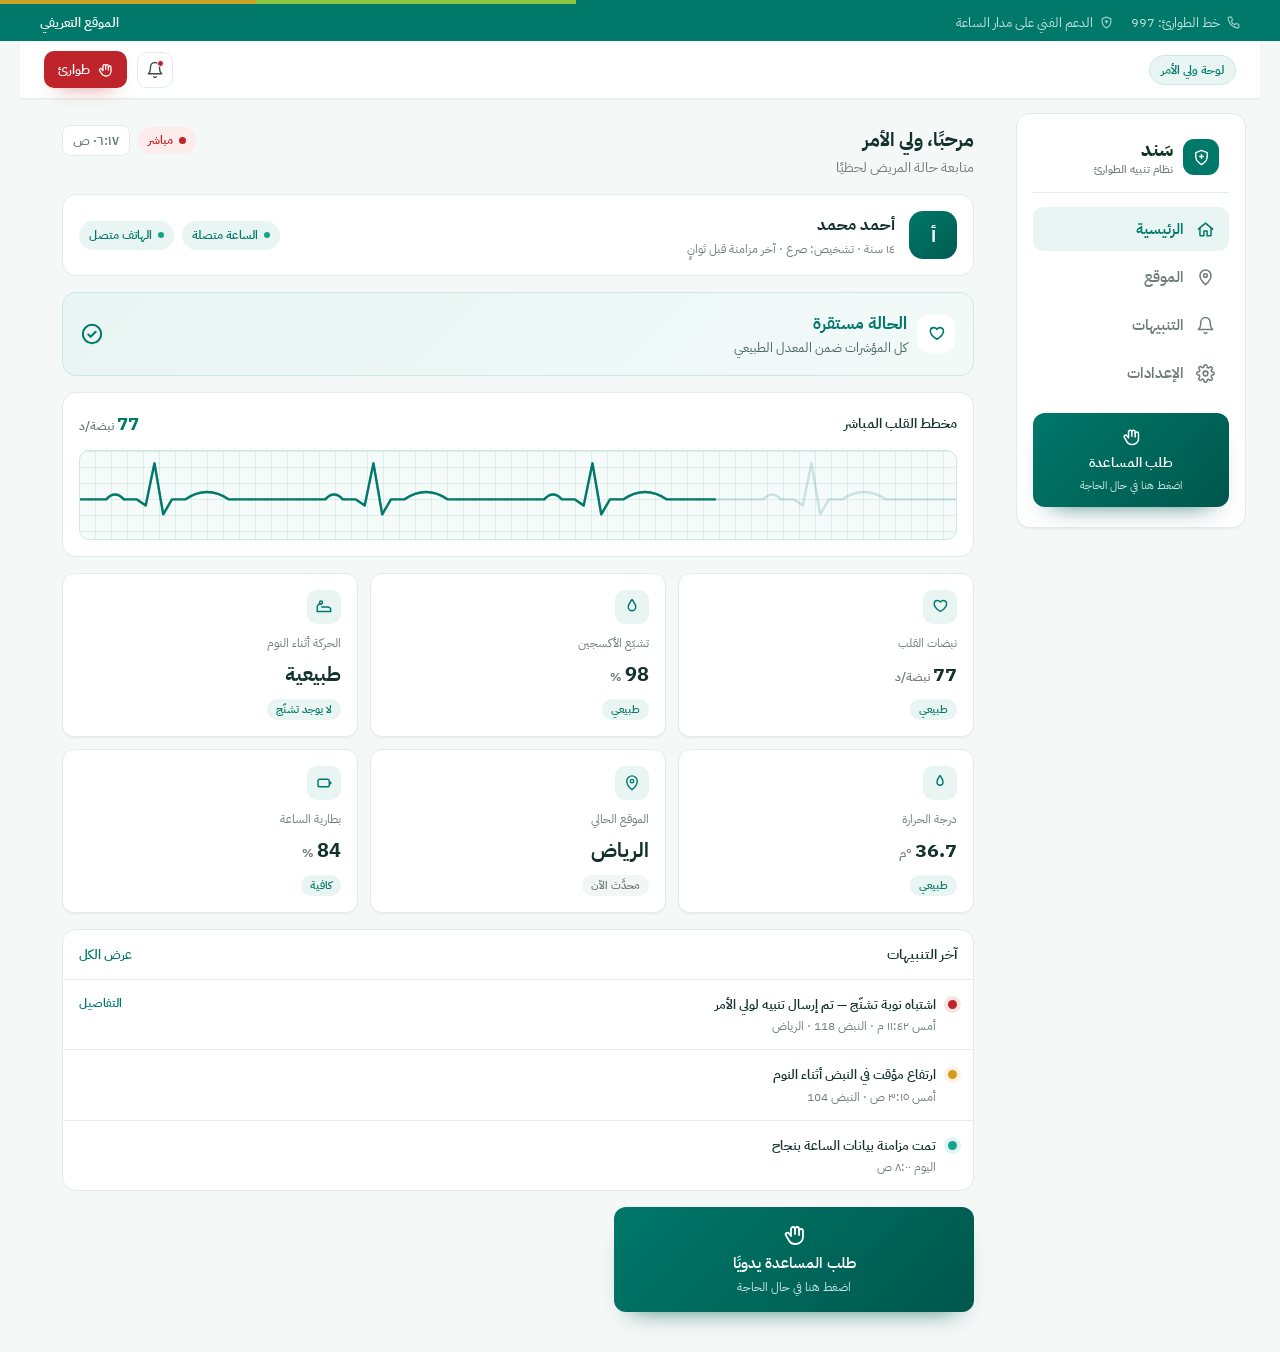
==== app/index.html @ ecdcaf74 "Initial commit: Sanad emergency alert system site Co-Authored-By: Claude Sonnet 5 <noreply@anthropic" ====
<!doctype html>
<html lang="ar" dir="rtl">
<head>
<meta charset="utf-8">
<meta name="viewport" content="width=device-width, initial-scale=1">
<title>سَند - الشاشة الرئيسية</title>
<link rel="stylesheet" href="assets/style.css">
</head>
<body>
<div class="brand-stripe"></div>

<div class="util-bar">
  <div class="util-bar-inner">
    <div class="util-left">
      <a class="util-item" href="tel:997"><svg width="13" height="13" viewBox="0 0 24 24" fill="none" stroke="currentColor" stroke-width="2" stroke-linecap="round" stroke-linejoin="round"><path d="M22 16.9v3a2 2 0 0 1-2.2 2 19.8 19.8 0 0 1-8.6-3.1 19.5 19.5 0 0 1-6-6A19.8 19.8 0 0 1 2.1 4.2 2 2 0 0 1 4.1 2h3a2 2 0 0 1 2 1.7c.1 1 .4 2 .7 2.9a2 2 0 0 1-.5 2.1L8 10a16 16 0 0 0 6 6l1.3-1.3a2 2 0 0 1 2.1-.5c.9.3 1.9.6 2.9.7a2 2 0 0 1 1.7 2Z"/></svg> خط الطوارئ: 997</a>
      <span class="util-item util-hide-sm"><svg width="13" height="13" viewBox="0 0 24 24" fill="none" stroke="currentColor" stroke-width="2" stroke-linecap="round" stroke-linejoin="round"><path d="M12 2 4 5v6c0 5 3.4 8.4 8 11 4.6-2.6 8-6 8-11V5l-8-3Z"/><path d="M12 8v5"/><path d="M9.5 10.5h5"/></svg> الدعم الفني على مدار الساعة</span>
    </div>
    <div class="util-right">
      <a class="util-lang" href="../index.html">الموقع التعريفي</a>
    </div>
  </div>
</div>
<div class="app-shell">

  <header class="app-header">
    <div class="app-header-inner">
      <div class="app-header-start">
        <button class="icon-btn menu-only" id="menu-btn" type="button" aria-label="القائمة" aria-expanded="false">
          <svg width="18" height="18" viewBox="0 0 24 24" fill="none" stroke-width="1.8" stroke-linecap="round"><path d="M4 6h16M4 12h16M4 18h16"/></svg>
        </button>
        
        <span class="app-badge">لوحة ولي الأمر</span>
      </div>

      <div class="app-header-end">
        <a href="details.html" class="icon-btn has-badge" aria-label="التنبيهات">
          <svg width="18" height="18" viewBox="0 0 24 24" fill="none" stroke-width="1.8" stroke-linecap="round" stroke-linejoin="round"><path d="M18 8a6 6 0 0 0-12 0c0 7-3 9-3 9h18s-3-2-3-9"/><path d="M13.73 21a2 2 0 0 1-3.46 0"/></svg>
          <span class="dot-badge"></span>
        </a>
        <a href="emergency.html" class="btn-emg">
          <svg width="16" height="16" viewBox="0 0 24 24" fill="none" stroke="#ffffff" stroke-width="1.9" stroke-linecap="round" stroke-linejoin="round"><path d="M9 12V6a2 2 0 1 1 4 0v5"/><path d="M13 6a2 2 0 1 1 4 0v6"/><path d="M17 8a2 2 0 1 1 4 0v6a7 7 0 0 1-7 7h-1a7 7 0 0 1-6.3-4L4 12.5a1.8 1.8 0 0 1 3-2L9 13"/></svg>
          <span>طوارئ</span>
        </a>
      </div>
    </div>
  </header>

  <div class="drawer-scrim" id="scrim"></div>

  <div class="app-body">

    <aside class="sidebar">
      <a href="../index.html" class="side-brand" aria-label="الصفحة التعريفية">
        <div class="brand-mark"><svg width="17" height="17" viewBox="0 0 24 24" fill="none" stroke="#ffffff" stroke-width="2" stroke-linecap="round" stroke-linejoin="round"><path d="M12 2 4 5v6c0 5 3.4 8.4 8 11 4.6-2.6 8-6 8-11V5l-8-3Z"/><path d="M12 8v5"/><path d="M9.5 10.5h5"/></svg></div>
        <div class="side-brand-text">
          <span class="brand-name">سَند</span>
          <span class="side-brand-sub">نظام تنبيه الطوارئ</span>
        </div>
      </a>

      <nav class="side-nav">
        <a href="index.html" class="side-link active"><svg width="19" height="19" viewBox="0 0 24 24" fill="none" stroke-width="1.9" stroke-linecap="round" stroke-linejoin="round"><path d="M3 11.5 12 4l9 7.5"/><path d="M5 10v9a1 1 0 0 0 1 1h4v-6h4v6h4a1 1 0 0 0 1-1v-9"/></svg> الرئيسية</a>
        <a href="location.html" class="side-link"><svg width="19" height="19" viewBox="0 0 24 24" fill="none" stroke-width="1.9" stroke-linecap="round" stroke-linejoin="round"><path d="M12 21s-7-6.1-7-11.5A7 7 0 0 1 19 9.5C19 14.9 12 21 12 21Z"/><circle cx="12" cy="9.5" r="2.3"/></svg> الموقع</a>
        <a href="details.html" class="side-link"><svg width="19" height="19" viewBox="0 0 24 24" fill="none" stroke-width="1.9" stroke-linecap="round" stroke-linejoin="round"><path d="M18 8a6 6 0 0 0-12 0c0 7-3 9-3 9h18s-3-2-3-9"/><path d="M13.73 21a2 2 0 0 1-3.46 0"/></svg> التنبيهات</a>
        <a href="settings.html" class="side-link"><svg width="19" height="19" viewBox="0 0 24 24" fill="none" stroke-width="1.9" stroke-linecap="round" stroke-linejoin="round"><circle cx="12" cy="12" r="3"/><path d="M19.4 15a1.7 1.7 0 0 0 .3 1.9l.1.1a2 2 0 1 1-2.8 2.8l-.1-.1a1.7 1.7 0 0 0-1.9-.3 1.7 1.7 0 0 0-1 1.5V21a2 2 0 1 1-4 0v-.1a1.7 1.7 0 0 0-1-1.6 1.7 1.7 0 0 0-1.9.3l-.1.1a2 2 0 1 1-2.8-2.8l.1-.1a1.7 1.7 0 0 0 .3-1.9 1.7 1.7 0 0 0-1.5-1H3a2 2 0 1 1 0-4h.1a1.7 1.7 0 0 0 1.6-1 1.7 1.7 0 0 0-.3-1.9l-.1-.1a2 2 0 1 1 2.8-2.8l.1.1a1.7 1.7 0 0 0 1.9.3H9a1.7 1.7 0 0 0 1-1.5V3a2 2 0 1 1 4 0v.1a1.7 1.7 0 0 0 1 1.6 1.7 1.7 0 0 0 1.9-.3l.1-.1a2 2 0 1 1 2.8 2.8l-.1.1a1.7 1.7 0 0 0-.3 1.9V9a1.7 1.7 0 0 0 1.5 1H21a2 2 0 1 1 0 4h-.1a1.7 1.7 0 0 0-1.6 1Z"/></svg> الإعدادات</a>
      </nav>

      <a href="emergency.html" class="help-btn">
        <svg width="22" height="22" viewBox="0 0 24 24" fill="none" stroke-width="1.8" stroke-linecap="round" stroke-linejoin="round"><path d="M9 12V6a2 2 0 1 1 4 0v5"/><path d="M13 6a2 2 0 1 1 4 0v6"/><path d="M17 8a2 2 0 1 1 4 0v6a7 7 0 0 1-7 7h-1a7 7 0 0 1-6.3-4L4 12.5a1.8 1.8 0 0 1 3-2L9 13"/></svg>
        <span class="help-title">طلب المساعدة</span>
        <span class="help-sub">اضغط هنا في حال الحاجة</span>
      </a>
    </aside>

    <main class="content">

      <div class="page-head">
        <div>
          <div class="greeting-title">مرحبًا، ولي الأمر</div>
          <div class="greeting-sub">متابعة حالة المريض لحظيًا</div>
        </div>
        <div class="page-head-meta">
          <span class="live-chip"><span class="live-dot"></span> مباشر</span>
          <span class="clock" id="clock">--:--</span>
        </div>
      </div>

      <div class="patient-card">
        <div class="avatar">أ</div>
        <div class="patient-info">
          <h3>أحمد محمد</h3>
          <p>١٤ سنة &middot; تشخيص: صرع &middot; آخر مزامنة قبل ثوانٍ</p>
        </div>
        <div class="device-tags">
          <span class="device-tag"><span class="dot-ok"></span> الساعة متصلة</span>
          <span class="device-tag"><span class="dot-ok"></span> الهاتف متصل</span>
        </div>
      </div>

      <div class="status-card">
        <div class="status-top">
          <div class="status-left">
            <div class="status-icon">
              <svg width="19" height="19" viewBox="0 0 24 24" fill="none" stroke="#00786a" stroke-width="2" stroke-linecap="round" stroke-linejoin="round"><path d="M20.8 7.6c0-2.5-2-4.3-4.4-4.3-1.7 0-3.1.9-3.9 2.2-.8-1.3-2.2-2.2-3.9-2.2-2.4 0-4.4 1.8-4.4 4.3 0 5.4 8.3 10.4 8.3 10.4s8.3-5 8.3-10.4Z"/></svg>
            </div>
            <div>
              <div class="status-title">الحالة مستقرة</div>
              <div class="status-sub">كل المؤشرات ضمن المعدل الطبيعي</div>
            </div>
          </div>
          <svg width="22" height="22" viewBox="0 0 24 24" fill="none" stroke="#00786a" stroke-width="2.2" stroke-linecap="round" stroke-linejoin="round"><circle cx="12" cy="12" r="10"/><path d="m8 12.5 2.5 2.5L16 9.5"/></svg>
        </div>
      </div>

      <section class="monitor-card">
        <div class="monitor-head">
          <h4>مخطط القلب المباشر</h4>
          <span class="monitor-bpm"><b id="hr-live">72</b> نبضة/د</span>
        </div>
        <div class="ecg-wrap">
          <svg class="ecg" viewBox="0 0 400 100" preserveAspectRatio="none" aria-hidden="true">
            <path class="ecg-base" d="M0,55 L12,55 Q16,44 20,55 L26,55 L30,62 L34,14 L38,72 L42,55 L48,55 Q58,38 68,55 L100,55 L112,55 Q116,44 120,55 L126,55 L130,62 L134,14 L138,72 L142,55 L148,55 Q158,38 168,55 L200,55 L212,55 Q216,44 220,55 L226,55 L230,62 L234,14 L238,72 L242,55 L248,55 Q258,38 268,55 L300,55 L312,55 Q316,44 320,55 L326,55 L330,62 L334,14 L338,72 L342,55 L348,55 Q358,38 368,55 L400,55" pathLength="1000"/>
            <path class="ecg-live" d="M0,55 L12,55 Q16,44 20,55 L26,55 L30,62 L34,14 L38,72 L42,55 L48,55 Q58,38 68,55 L100,55 L112,55 Q116,44 120,55 L126,55 L130,62 L134,14 L138,72 L142,55 L148,55 Q158,38 168,55 L200,55 L212,55 Q216,44 220,55 L226,55 L230,62 L234,14 L238,72 L242,55 L248,55 Q258,38 268,55 L300,55 L312,55 Q316,44 320,55 L326,55 L330,62 L334,14 L338,72 L342,55 L348,55 Q358,38 368,55 L400,55" pathLength="1000"/>
          </svg>
        </div>
      </section>

      <div class="stat-grid">
        <div class="card stat-card">
          <div class="stat-ico">
            <svg width="18" height="18" viewBox="0 0 24 24" fill="none" stroke="#00786a" stroke-width="1.9" stroke-linecap="round" stroke-linejoin="round"><path d="M20.8 7.6c0-2.5-2-4.3-4.4-4.3-1.7 0-3.1.9-3.9 2.2-.8-1.3-2.2-2.2-3.9-2.2-2.4 0-4.4 1.8-4.4 4.3 0 5.4 8.3 10.4 8.3 10.4s8.3-5 8.3-10.4Z"/></svg>
          </div>
          <div class="stat-label">نبضات القلب</div>
          <div class="stat-value"><b id="hr-num">72</b> <i>نبضة/د</i></div>
          <span class="stat-tag ok">طبيعي</span>
        </div>
        <div class="card stat-card">
          <div class="stat-ico">
            <svg width="18" height="18" viewBox="0 0 24 24" fill="none" stroke="#00786a" stroke-width="1.9" stroke-linecap="round" stroke-linejoin="round"><path d="M12 2c-3 4-5 7-5 10a5 5 0 0 0 10 0c0-3-2-6-5-10Z"/></svg>
          </div>
          <div class="stat-label">تشبّع الأكسجين</div>
          <div class="stat-value"><b id="spo2-num">98</b> <i>%</i></div>
          <span class="stat-tag ok">طبيعي</span>
        </div>
        <div class="card stat-card">
          <div class="stat-ico">
            <svg width="18" height="18" viewBox="0 0 24 24" fill="none" stroke="#00786a" stroke-width="1.9" stroke-linecap="round" stroke-linejoin="round"><path d="M3 18v-6a4 4 0 0 1 4-4h1"/><circle cx="8" cy="6" r="2"/><path d="M3 18h18v-2a4 4 0 0 0-4-4H9"/></svg>
          </div>
          <div class="stat-label">الحركة أثناء النوم</div>
          <div class="stat-value"><b>طبيعية</b></div>
          <span class="stat-tag ok">لا يوجد تشنّج</span>
        </div>
        <div class="card stat-card">
          <div class="stat-ico">
            <svg width="18" height="18" viewBox="0 0 24 24" fill="none" stroke="#00786a" stroke-width="1.9" stroke-linecap="round" stroke-linejoin="round"><path d="M12 2c-2.5 3-4 6.4-4 9a4 4 0 1 0 8 0c0-2.6-1.5-6-4-9Z"/></svg>
          </div>
          <div class="stat-label">درجة الحرارة</div>
          <div class="stat-value"><b>36.7</b> <i>°م</i></div>
          <span class="stat-tag ok">طبيعي</span>
        </div>
        <div class="card stat-card">
          <div class="stat-ico">
            <svg width="18" height="18" viewBox="0 0 24 24" fill="none" stroke="#00786a" stroke-width="1.9" stroke-linecap="round" stroke-linejoin="round"><path d="M12 21s-7-6.1-7-11.5A7 7 0 0 1 19 9.5C19 14.9 12 21 12 21Z"/><circle cx="12" cy="9.5" r="2.3"/></svg>
          </div>
          <div class="stat-label">الموقع الحالي</div>
          <div class="stat-value"><b>الرياض</b></div>
          <span class="stat-tag">محدَّث الآن</span>
        </div>
        <div class="card stat-card">
          <div class="stat-ico">
            <svg width="18" height="18" viewBox="0 0 24 24" fill="none" stroke="#00786a" stroke-width="1.9" stroke-linecap="round" stroke-linejoin="round"><rect x="4" y="7" width="15" height="10" rx="2.5"/><path d="M21 11v2"/></svg>
          </div>
          <div class="stat-label">بطارية الساعة</div>
          <div class="stat-value"><b>84</b> <i>%</i></div>
          <span class="stat-tag ok">كافية</span>
        </div>
      </div>

      <section class="panel">
        <div class="panel-head">
          <h4>آخر التنبيهات</h4>
          <a href="details.html" class="panel-link">عرض الكل</a>
        </div>
        <ul class="timeline">
          <li class="tl-item">
            <span class="tl-dot danger"></span>
            <div class="tl-body">
              <div class="tl-title">اشتباه نوبة تشنّج &mdash; تم إرسال تنبيه لولي الأمر</div>
              <div class="tl-meta">أمس ١١:٤٢ م &middot; النبض 118 &middot; الرياض</div>
            </div>
            <a href="details.html" class="tl-link">التفاصيل</a>
          </li>
          <li class="tl-item">
            <span class="tl-dot warn"></span>
            <div class="tl-body">
              <div class="tl-title">ارتفاع مؤقت في النبض أثناء النوم</div>
              <div class="tl-meta">أمس ٣:١٥ ص &middot; النبض 104</div>
            </div>
          </li>
          <li class="tl-item">
            <span class="tl-dot ok"></span>
            <div class="tl-body">
              <div class="tl-title">تمت مزامنة بيانات الساعة بنجاح</div>
              <div class="tl-meta">اليوم ٨:٠٠ ص</div>
            </div>
          </li>
        </ul>
      </section>

      <a href="emergency.html" class="help-btn help-btn-wide">
        <svg width="24" height="24" viewBox="0 0 24 24" fill="none" stroke-width="1.8" stroke-linecap="round" stroke-linejoin="round"><path d="M9 12V6a2 2 0 1 1 4 0v5"/><path d="M13 6a2 2 0 1 1 4 0v6"/><path d="M17 8a2 2 0 1 1 4 0v6a7 7 0 0 1-7 7h-1a7 7 0 0 1-6.3-4L4 12.5a1.8 1.8 0 0 1 3-2L9 13"/></svg>
        <span class="help-title">طلب المساعدة يدويًا</span>
        <span class="help-sub">اضغط هنا في حال الحاجة</span>
      </a>

    </main>

  </div>

  <nav class="bottom-nav">
    <a href="index.html" class="nav-item active"><svg width="20" height="20" viewBox="0 0 24 24" fill="none" stroke-width="1.9" stroke-linecap="round" stroke-linejoin="round"><path d="M3 11.5 12 4l9 7.5"/><path d="M5 10v9a1 1 0 0 0 1 1h4v-6h4v6h4a1 1 0 0 0 1-1v-9"/></svg><span>الرئيسية</span></a>
    <a href="location.html" class="nav-item"><svg width="20" height="20" viewBox="0 0 24 24" fill="none" stroke-width="1.9" stroke-linecap="round" stroke-linejoin="round"><path d="M12 21s-7-6.1-7-11.5A7 7 0 0 1 19 9.5C19 14.9 12 21 12 21Z"/><circle cx="12" cy="9.5" r="2.3"/></svg><span>الموقع</span></a>
    <a href="details.html" class="nav-item"><svg width="20" height="20" viewBox="0 0 24 24" fill="none" stroke-width="1.9" stroke-linecap="round" stroke-linejoin="round"><path d="M18 8a6 6 0 0 0-12 0c0 7-3 9-3 9h18s-3-2-3-9"/><path d="M13.73 21a2 2 0 0 1-3.46 0"/></svg><span>التنبيهات</span></a>
    <a href="settings.html" class="nav-item"><svg width="20" height="20" viewBox="0 0 24 24" fill="none" stroke-width="1.9" stroke-linecap="round" stroke-linejoin="round"><circle cx="12" cy="12" r="3"/><path d="M19.4 15a1.7 1.7 0 0 0 .3 1.9l.1.1a2 2 0 1 1-2.8 2.8l-.1-.1a1.7 1.7 0 0 0-1.9-.3 1.7 1.7 0 0 0-1 1.5V21a2 2 0 1 1-4 0v-.1a1.7 1.7 0 0 0-1-1.6 1.7 1.7 0 0 0-1.9.3l-.1.1a2 2 0 1 1-2.8-2.8l.1-.1a1.7 1.7 0 0 0 .3-1.9 1.7 1.7 0 0 0-1.5-1H3a2 2 0 1 1 0-4h.1a1.7 1.7 0 0 0 1.6-1 1.7 1.7 0 0 0-.3-1.9l-.1-.1a2 2 0 1 1 2.8-2.8l.1.1a1.7 1.7 0 0 0 1.9.3H9a1.7 1.7 0 0 0 1-1.5V3a2 2 0 1 1 4 0v.1a1.7 1.7 0 0 0 1 1.6 1.7 1.7 0 0 0 1.9-.3l.1-.1a2 2 0 1 1 2.8 2.8l-.1.1a1.7 1.7 0 0 0-.3 1.9V9a1.7 1.7 0 0 0 1.5 1H21a2 2 0 1 1 0 4h-.1a1.7 1.7 0 0 0-1.6 1Z"/></svg><span>الإعدادات</span></a>
  </nav>

</div>

<script>
  /* قائمة جانبية منزلقة على الجوال */
  (function(){
    var btn=document.getElementById('menu-btn'),
        bar=document.querySelector('.sidebar'),
        scrim=document.getElementById('scrim');
    if(!btn||!bar||!scrim) return;
    function set(open){
      bar.classList.toggle('open',open);
      scrim.classList.toggle('show',open);
      btn.setAttribute('aria-expanded',open?'true':'false');
      document.body.style.overflow=open?'hidden':'';
    }
    btn.addEventListener('click',function(){set(!bar.classList.contains('open'));});
    scrim.addEventListener('click',function(){set(false);});
    document.addEventListener('keydown',function(e){if(e.key==='Escape')set(false);});
    bar.addEventListener('click',function(e){if(e.target.closest('a'))set(false);});
  })();
</script>
<script>
  (function(){
    function g(id){return document.getElementById(id);}
    var clock=g('clock');
    function tick(){
      if(!clock) return;
      var d=new Date();
      clock.textContent=d.toLocaleTimeString('ar-SA',{hour:'2-digit',minute:'2-digit'});
    }
    tick(); setInterval(tick,20000);

    if(window.matchMedia&&window.matchMedia('(prefers-reduced-motion: reduce)').matches) return;
    var hr=[g('hr-live'),g('hr-num')].filter(Boolean), sp=g('spo2-num');
    var states=[{b:58,o:98},{b:68,o:98},{b:79,o:97},{b:96,o:96},{b:112,o:95}];
    var t=states[1], bpm=72, o=98, hold=0, root=document.documentElement;
    setInterval(function(){
      if(--hold<=0){ t=states[Math.floor(Math.random()*states.length)]; hold=6+Math.floor(Math.random()*8); }
      bpm+=(t.b-bpm)*0.18+(Math.random()-0.5)*2.4;
      o+=(t.o-o)*0.18+(Math.random()-0.5)*0.3;
      var b=Math.max(48,Math.min(132,Math.round(bpm)));
      hr.forEach(function(el){el.textContent=b;});
      if(sp) sp.textContent=Math.round(o);
      root.style.setProperty('--beat',(60/b).toFixed(2)+'s');
    },850);
  })();
</script>
</body>
</html>
---- app/assets/style.css ----
@import url('https://fonts.googleapis.com/css2?family=IBM+Plex+Sans+Arabic:wght@400;500;600;700&display=swap');

:root{
  --teal:#00786a;
  --teal-dark:#005c51;
  --teal-light:#e8f5f2;
  --teal-light-border:#cbe8e1;
  --ink:#13322c;
  --muted:#6f7d78;
  --line:#e2ebe9;
  --bg:#f4f8f7;
  --red:#c0242b;
  --red-soft:#ffd9d9;
  --card:#ffffff;
  --sidebar-w:230px;
}

*{box-sizing:border-box;}

html,body{
  margin:0;
  min-height:100%;
  background:var(--bg);
  font-family:'IBM Plex Sans Arabic','Segoe UI',sans-serif;
  color:var(--ink);
  direction:rtl;
}

a{text-decoration:none;color:inherit;}
button{font-family:inherit;}

.brand-stripe{
  height:5px;width:100%;
  background:linear-gradient(to left,#c1785e 25%,#e2a45a 25% 50%,#3f7d74 50% 75%,#5c3030 75% 100%);
}

/* ---------- shell: full responsive page, no phone frame ---------- */
.app-shell{
  min-height:100vh;
  display:flex;
  flex-direction:column;
  max-width:1280px;
  margin:0 auto;
}

/* header spans full width */
.app-header{
  padding:18px 24px;
  display:flex;
  align-items:center;
  justify-content:space-between;
  border-bottom:1px solid var(--line);
  background:var(--bg);
  position:sticky;top:0;z-index:10;
}
.icon-btn{
  width:38px;height:38px;border-radius:12px;
  background:#fff;border:1px solid var(--line);
  display:flex;align-items:center;justify-content:center;
  flex-shrink:0;
}
.icon-btn svg{stroke:#3d4744;}
.brand{display:flex;align-items:center;gap:8px;}
.brand-mark{
  width:30px;height:30px;border-radius:9px;background:var(--teal);
  display:flex;align-items:center;justify-content:center;
}
.brand-name{font-size:19px;font-weight:800;color:var(--ink);}

/* body: sidebar (desktop) + main content, reflows to single column on mobile */
.app-body{
  flex-grow:1;
  display:flex;
  align-items:flex-start;
  gap:0;
}

.sidebar{
  display:none;
  width:var(--sidebar-w);
  flex-shrink:0;
  padding:26px 18px;
  border-left:1px solid var(--line);
  min-height:calc(100vh - 74px);
  position:sticky;top:74px;
  flex-direction:column;
  gap:6px;
}
.side-link{
  display:flex;align-items:center;gap:12px;
  padding:11px 14px;border-radius:12px;
  font-size:14.5px;font-weight:600;color:var(--muted);
}
.side-link svg{stroke:currentColor;flex-shrink:0;}
.side-link.active{background:var(--teal-light);color:var(--teal);}
.side-link:hover{background:#f0eee6;}
.sidebar .help-btn{margin-top:16px;}

.content{
  flex-grow:1;
  min-width:0;
  padding:22px 24px 100px;
  display:flex;
  flex-direction:column;
  gap:20px;
}

@media (min-width:900px){
  .sidebar{display:flex;}
  .content{padding:30px 32px;max-width:900px;}
  .bottom-nav{display:none;}
}

.greeting-title{font-size:19px;font-weight:700;}
.greeting-sub{font-size:13.5px;color:var(--muted);margin-top:3px;}

.status-card{
  background:var(--teal-light);
  border:1px solid var(--teal-light-border);
  border-radius:18px;
  padding:22px;
  display:flex;flex-direction:column;gap:10px;
}
.status-top{display:flex;align-items:center;justify-content:space-between;}
.status-left{display:flex;align-items:center;gap:10px;}
.status-icon{
  width:38px;height:38px;border-radius:50%;background:#fff;
  display:flex;align-items:center;justify-content:center;
}
.status-title{font-size:16.5px;font-weight:700;color:var(--teal);}
.status-sub{font-size:13px;color:#4c665d;}

.stat-grid{display:grid;grid-template-columns:repeat(2,minmax(0,1fr));gap:14px;}
@media (min-width:640px){
  .stat-grid{grid-template-columns:repeat(3,minmax(0,1fr));}
}
.card{background:var(--card);border:1px solid var(--line);border-radius:16px;}
.stat-card{padding:18px;display:flex;flex-direction:column;gap:10px;}
.stat-label{font-size:12.5px;color:var(--muted);}
.stat-value{font-size:14.5px;font-weight:700;}

.spacer{flex-grow:1;}

.help-btn{
  background:var(--teal);
  border-radius:16px;
  padding:16px;
  display:flex;align-items:center;justify-content:center;flex-direction:column;gap:5px;
  border:none;width:100%;cursor:pointer;
}
.help-btn svg{stroke:#fff;}
.help-title{font-size:15px;font-weight:700;color:#fff;}
.help-sub{font-size:11.5px;color:var(--teal-light-border);}

.bottom-nav{
  border-top:1px solid var(--line);
  background:#fff;
  padding:12px 20px 16px;
  display:flex;justify-content:space-between;
  position:sticky;bottom:0;
}
.nav-item{
  display:flex;flex-direction:column;align-items:center;gap:4px;
  color:#8a948f;font-size:11px;background:none;border:none;cursor:pointer;
}
.nav-item.active{color:var(--teal);}
.nav-item svg{stroke:currentColor;}

/* ---------- emergency screen (full viewport alert, any size) ---------- */
.emergency-frame{
  background:var(--red);
  color:#fff;
  min-height:100vh;
  display:flex;align-items:center;justify-content:center;
  padding:40px 24px;
}
.emergency-inner{
  width:100%;max-width:420px;
  display:flex;flex-direction:column;align-items:center;gap:24px;text-align:center;
}
.warn-circle{
  width:68px;height:68px;border-radius:50%;
  background:rgba(255,255,255,0.14);
  display:flex;align-items:center;justify-content:center;
}
.emg-title{font-size:27px;font-weight:800;}
.emg-sub{font-size:14.5px;color:var(--red-soft);line-height:1.6;max-width:300px;margin:0 auto;}

.ring-wrap{position:relative;width:150px;height:150px;display:flex;align-items:center;justify-content:center;}
.ring-count{position:absolute;display:flex;flex-direction:column;align-items:center;}
.ring-count .num{font-size:44px;font-weight:800;line-height:1;}
.ring-count .lbl{font-size:13px;color:var(--red-soft);margin-top:4px;}

.emg-hint{font-size:13.5px;color:var(--red-soft);max-width:300px;line-height:1.6;margin:0 auto;}

.sent-pill{
  display:flex;align-items:center;gap:8px;
  background:rgba(255,255,255,0.14);border-radius:12px;padding:10px 16px;
}
.sent-pill svg{stroke:#fff;}

.emg-actions{display:flex;flex-direction:column;gap:10px;width:100%;margin-top:2px;}
.btn-white{
  background:#fff;color:var(--red);font-weight:800;font-size:15px;
  border-radius:14px;padding:15px;display:block;width:100%;border:none;cursor:pointer;
}
.btn-outline-white{
  border:1.5px solid rgba(255,255,255,0.55);color:#fff;font-weight:700;font-size:14px;
  border-radius:14px;padding:13px;display:block;width:100%;text-align:center;background:none;
}

/* ---------- details screen: two columns on wide screens ---------- */
.details-title{font-size:20px;font-weight:800;}
.details-sub{font-size:13px;color:var(--muted);margin-top:3px;}
.tag-urgent{
  display:inline-flex;align-items:center;gap:6px;background:#fde8e8;color:#b02323;
  font-size:12px;font-weight:700;padding:5px 10px;border-radius:999px;margin-top:8px;
}

.details-grid{display:grid;grid-template-columns:1fr;gap:20px;}
@media (min-width:760px){
  .details-grid{grid-template-columns:1.25fr 1fr;align-items:start;}
}

.info-row{
  padding:14px;display:flex;align-items:center;justify-content:space-between;gap:12px;
}
.info-left{display:flex;align-items:center;gap:10px;}
.info-icon{
  width:36px;height:36px;border-radius:50%;background:var(--teal-light);
  display:flex;align-items:center;justify-content:center;flex-shrink:0;
}
.info-icon svg{stroke:var(--teal);}
.info-label{font-size:12.5px;color:var(--muted);}
.info-value{font-size:14px;font-weight:700;color:var(--ink);}
.info-link{font-size:13px;font-weight:700;color:var(--teal);display:flex;align-items:center;gap:4px;}

.map-box{
  height:160px;border-radius:16px;border:1px solid var(--line);
  background:#eae6d9;display:flex;align-items:center;justify-content:center;position:relative;overflow:hidden;
}
.map-caption{font-size:12px;color:var(--muted);margin-top:8px;text-align:center;}

.section-title{font-size:15px;font-weight:800;margin-top:4px;}

.contact-row{padding:13px 14px;display:flex;align-items:center;justify-content:space-between;gap:10px;}
.contact-name{font-size:12.5px;color:var(--muted);}
.contact-num{font-size:14.5px;font-weight:700;direction:ltr;text-align:right;}
.contact-call{
  width:34px;height:34px;border-radius:50%;background:var(--teal-light);
  display:flex;align-items:center;justify-content:center;flex-shrink:0;
}
.contact-call svg{stroke:var(--teal);}

.btn-add{
  border:1.5px dashed var(--line);color:var(--teal);font-weight:700;font-size:14px;
  border-radius:14px;padding:13px;display:flex;align-items:center;justify-content:center;gap:6px;
  background:none;width:100%;cursor:pointer;
}

/* ================= مواءمة مع الهوية الصحية السعودية ================= */
.brand-stripe{
  height:4px;
  background:linear-gradient(to left,var(--teal) 0 55%,#8cc63f 55% 80%,#c9a227 80% 100%);
}
.app-header{background:#fff;box-shadow:0 1px 0 0 var(--line);}
.brand-mark{border-radius:12px;}
.brand-name{font-weight:700;}
.icon-btn,.card,.info-row,.contact-row{border-radius:12px;}
.side-link{border-radius:10px;font-weight:600;}
.side-link:hover{background:#eff6f5;}
.status-card{border-radius:14px;background:linear-gradient(135deg,#e8f5f2 0%,#f2faf8 100%);}
.status-icon,.info-icon,.contact-call{border-radius:12px;}
.status-title{font-weight:700;}
.help-btn{border-radius:12px;background:linear-gradient(135deg,#00786a 0%,#00574c 100%);box-shadow:0 14px 26px -18px rgba(0,87,76,.9);}
.help-title{font-weight:600;}
.card{box-shadow:0 2px 0 0 rgba(0,60,52,.03);}
.stat-value,.info-value,.details-title,.emg-title{font-weight:700;}
.btn-white,.btn-outline-white,.btn-add{border-radius:10px;}
.map-box{background:#e6efec;border-radius:14px;}
.emergency-frame{background:linear-gradient(160deg,#c0242b 0%,#97161d 100%);}

/* ================= لوحة التحكم: ترتيب ومكوّنات جديدة ================= */
:root{--beat:0.85s;--header-h:70px;}

.app-shell{max-width:1240px;}
.app-header{padding:14px 18px;gap:12px;}
.app-header .brand{margin-inline:auto;}
.sidebar{top:var(--header-h);min-height:calc(100vh - var(--header-h));}
.content{gap:16px;}

/* رأس الصفحة */
.page-head{
  display:flex;align-items:flex-start;justify-content:space-between;gap:12px;flex-wrap:wrap;
}
.page-head-meta{display:flex;align-items:center;gap:8px;}
.live-chip{
  display:inline-flex;align-items:center;gap:6px;background:#fdecec;color:var(--red);
  font-size:11.5px;font-weight:600;padding:5px 10px;border-radius:999px;
}
.live-dot{width:7px;height:7px;border-radius:50%;background:var(--red);animation:blink var(--beat) steps(1,end) infinite;}
@keyframes blink{0%,49%{opacity:1;}50%,100%{opacity:.15;}}
.clock{
  font-size:12.5px;font-weight:600;color:var(--muted);background:#fff;
  border:1px solid var(--line);border-radius:8px;padding:5px 10px;font-variant-numeric:tabular-nums;
}

/* بطاقة المريض */
.patient-card{
  background:#fff;border:1px solid var(--line);border-radius:14px;padding:16px;
  display:flex;align-items:center;gap:14px;flex-wrap:wrap;
}
.avatar{
  width:48px;height:48px;border-radius:14px;flex-shrink:0;
  background:linear-gradient(135deg,#00786a,#005c51);color:#fff;
  display:flex;align-items:center;justify-content:center;font-size:20px;font-weight:700;
}
.patient-info{flex:1 1 180px;min-width:0;}
.patient-info h3{margin:0;font-size:16px;font-weight:700;}
.patient-info p{margin:3px 0 0;font-size:12px;color:var(--muted);}
.device-tags{display:flex;gap:8px;flex-wrap:wrap;}
.device-tag{
  display:inline-flex;align-items:center;gap:6px;background:var(--teal-light);color:var(--teal);
  font-size:11.5px;font-weight:600;padding:6px 10px;border-radius:999px;white-space:nowrap;
}
.dot-ok{width:6px;height:6px;border-radius:50%;background:#12a58c;}

/* الحالة */
.status-card{padding:18px;}
.status-left{align-items:center;}
.status-sub{margin-top:2px;}

/* مخطط القلب */
.monitor-card{
  background:#fff;border:1px solid var(--line);border-radius:14px;padding:16px;
  display:flex;flex-direction:column;gap:12px;
}
.monitor-head{display:flex;align-items:center;justify-content:space-between;gap:10px;}
.monitor-head h4{margin:0;font-size:14px;font-weight:600;}
.monitor-bpm{font-size:12px;color:var(--muted);font-weight:600;}
.monitor-bpm b{font-size:19px;color:var(--teal);font-weight:700;font-variant-numeric:tabular-nums;}
.ecg-wrap{
  position:relative;width:100%;height:90px;border-radius:10px;overflow:hidden;
  background-color:#f5fbf9;
  background-image:
    linear-gradient(to left,rgba(0,120,106,.10) 1px,transparent 1px),
    linear-gradient(to bottom,rgba(0,120,106,.10) 1px,transparent 1px);
  background-size:16px 16px;border:1px solid var(--teal-light-border);
}
.ecg{position:absolute;inset:0;width:100%;height:100%;display:block;}
.ecg-base,.ecg-live{
  fill:none;stroke:var(--teal);stroke-width:2.4;stroke-linecap:round;stroke-linejoin:round;
  vector-effect:non-scaling-stroke;
}
.ecg-base{opacity:.18;}
.ecg-live{stroke-dasharray:1000;animation:ecg-draw 4s linear infinite,ecg-glow var(--beat) ease-in-out infinite;}
@keyframes ecg-draw{from{stroke-dashoffset:1000;}to{stroke-dashoffset:0;}}
@keyframes ecg-glow{
  0%,100%{filter:drop-shadow(0 0 4px rgba(0,120,106,.3));}
  14%{filter:drop-shadow(0 0 9px rgba(0,120,106,.6));}
}

/* بطاقات المؤشرات */
.stat-grid{grid-template-columns:repeat(auto-fit,minmax(150px,1fr));gap:12px;}
.stat-card{padding:16px;gap:6px;}
.stat-ico{
  width:34px;height:34px;border-radius:10px;background:var(--teal-light);
  display:flex;align-items:center;justify-content:center;margin-bottom:4px;
}
.stat-label{font-size:12px;}
.stat-value{font-size:14px;font-weight:600;}
.stat-value b{font-size:20px;font-weight:700;font-variant-numeric:tabular-nums;}
.stat-value i{font-style:normal;font-size:11.5px;color:var(--muted);font-weight:600;}
.stat-tag{
  align-self:flex-start;margin-top:4px;font-size:10.5px;font-weight:600;
  color:var(--muted);background:#f2f6f5;border-radius:999px;padding:3px 9px;
}
.stat-tag.ok{color:#0a7a68;background:var(--teal-light);}

/* لوحة التنبيهات */
.panel{background:#fff;border:1px solid var(--line);border-radius:14px;overflow:hidden;}
.panel-head{
  display:flex;align-items:center;justify-content:space-between;gap:10px;
  padding:14px 16px;border-bottom:1px solid var(--line);
}
.panel-head h4{margin:0;font-size:14px;font-weight:600;}
.panel-link{font-size:12.5px;font-weight:600;color:var(--teal);}
.timeline{list-style:none;margin:0;padding:0;}
.tl-item{
  display:flex;align-items:flex-start;gap:12px;padding:14px 16px;
  border-bottom:1px solid var(--line);
}
.tl-item:last-child{border-bottom:none;}
.tl-dot{width:9px;height:9px;border-radius:50%;margin-top:6px;flex-shrink:0;background:var(--muted);}
.tl-dot.danger{background:var(--red);box-shadow:0 0 0 4px rgba(192,36,43,.12);}
.tl-dot.warn{background:#d39b1c;box-shadow:0 0 0 4px rgba(211,155,28,.12);}
.tl-dot.ok{background:#12a58c;box-shadow:0 0 0 4px rgba(18,165,140,.12);}
.tl-body{flex:1;min-width:0;}
.tl-title{font-size:13px;font-weight:600;line-height:1.7;}
.tl-meta{font-size:11.5px;color:var(--muted);margin-top:2px;}
.tl-link{font-size:12px;font-weight:600;color:var(--teal);flex-shrink:0;white-space:nowrap;}

.help-btn-wide{max-width:360px;}

/* ================= القائمة الجانبية المنزلقة على الجوال ================= */
.drawer-scrim{
  position:fixed;inset:0;background:rgba(6,40,35,.45);backdrop-filter:blur(2px);
  opacity:0;visibility:hidden;transition:opacity .22s ease,visibility .22s ease;z-index:40;
}
.drawer-scrim.show{opacity:1;visibility:visible;}

@media (max-width:899px){
  .sidebar{
    display:flex;position:fixed;top:0;bottom:0;inset-inline-end:0;
    width:min(82vw,280px);min-height:100vh;background:#fff;z-index:50;
    border-left:none;border-inline-start:1px solid var(--line);
    transform:translateX(100%);transition:transform .26s ease;
    padding:22px 16px;overflow-y:auto;
  }
  .sidebar.open{transform:translateX(0);}
}

/* ================= تجاوب الجوال ================= */
@media (max-width:899px){
  .content{padding:18px 16px 96px;}
  .app-header{padding:12px 14px;}
  .brand-name{font-size:17px;}
}
@media (max-width:560px){
  .content{padding:16px 14px 96px;gap:14px;}
  .page-head{align-items:center;}
  .greeting-title{font-size:17px;}
  .patient-card{padding:14px;gap:12px;}
  .device-tags{width:100%;}
  .device-tag{flex:1;justify-content:center;}
  .stat-grid{grid-template-columns:repeat(2,minmax(0,1fr));gap:10px;}
  .stat-card{padding:13px;}
  .stat-value b{font-size:18px;}
  .monitor-card{padding:14px;}
  .ecg-wrap{height:78px;}
  .tl-item{padding:12px 14px;gap:10px;}
  .tl-link{font-size:11.5px;}
  .help-btn-wide{max-width:none;}
}
@media (max-width:380px){
  .stat-grid{grid-template-columns:1fr;}
}

/* الشريط السفلي: مساحة آمنة لأجهزة الحواف */
.bottom-nav{
  padding:10px 12px calc(12px + env(safe-area-inset-bottom));
  gap:4px;z-index:20;
}
.nav-item{flex:1;padding:4px 0;}
.nav-item span{font-size:10.5px;}

/* ================= شاشة التفاصيل ================= */
@media (max-width:759px){
  .details-grid{gap:16px;}
}
.details-title{font-size:19px;}
.contact-num{font-size:14px;}
@media (max-width:420px){
  .contact-row{padding:12px;}
  .contact-num{font-size:13px;}
  .info-row{padding:12px;}
  .details-title{font-size:17px;}
}

/* ================= شاشة الطوارئ ================= */
.emergency-frame{
  min-height:100vh;min-height:100dvh;
  padding:32px 20px calc(32px + env(safe-area-inset-bottom));
}
.emergency-inner{gap:20px;}
@media (max-width:420px){
  .emg-title{font-size:23px;}
  .ring-wrap{width:130px;height:130px;}
  .ring-count .num{font-size:38px;}
  .warn-circle{width:58px;height:58px;}
}
@media (max-height:640px){
  .emergency-inner{gap:14px;}
  .ring-wrap{width:118px;height:118px;}
  .ring-count .num{font-size:34px;}
}

@media (prefers-reduced-motion:reduce){
  .ecg-live{animation:none;stroke-dasharray:none;}
  .live-dot{animation:none;}
  .sidebar{transition:none;}
}

/* الشريط السفلي: للهواتف فقط */
.bottom-nav{display:flex;}
@media (min-width:900px){.bottom-nav{display:none !important;}}

/* ================= ضبط نهائي للوحة التحكم وباقي الشاشات ================= */

/* القائمة الجانبية: زر المساعدة ملتصق بالروابط، بلا فراغ معلّق */
.sidebar{
  min-height:auto;height:auto;padding:20px 16px;gap:4px;
  background:#fff;border-inline-start:1px solid var(--line);border-left:none;
}
@media (min-width:900px){
  .sidebar{
    position:sticky;top:calc(var(--header-h) + 14px);
    margin:14px 14px 0 0;border:1px solid var(--line);border-radius:14px;
    box-shadow:0 2px 0 0 rgba(0,60,52,.03);
  }
  .sidebar .help-btn{margin-top:14px;padding:14px;}
  .sidebar .help-btn svg{width:20px;height:20px;}
  .sidebar .help-title{font-size:13.5px;}
  .sidebar .help-sub{font-size:10.5px;}
}
.spacer{display:none;}

/* المؤشرات: ثلاثة أعمدة كحد أقصى حتى لا تنضغط */
.stat-grid{grid-template-columns:repeat(2,minmax(0,1fr));}
@media (min-width:640px){.stat-grid{grid-template-columns:repeat(3,minmax(0,1fr));}}
@media (max-width:380px){.stat-grid{grid-template-columns:1fr;}}
.stat-card{min-width:0;}
.stat-label{line-height:1.6;}

/* رأس التطبيق: علامة بجانب الشعار بدل توسيط غريب */
.app-header{background:#fff;}
.app-header .brand{margin-inline:auto;}
.content{max-width:none;}
@media (min-width:900px){.content{padding:26px 24px 40px;max-width:960px;margin-inline:auto;}}

/* ================= شاشة التفاصيل ================= */
.col-stack{display:flex;flex-direction:column;gap:14px;min-width:0;}
.col-title{
  font-size:13px;font-weight:600;color:var(--muted);
  display:flex;align-items:center;gap:8px;margin-bottom:-2px;
}
.col-title::before{
  content:"";width:4px;height:14px;border-radius:2px;background:var(--teal);
}
.list-card{display:flex;flex-direction:column;overflow:hidden;}
.list-card > .info-row,.list-card > .contact-row{border-bottom:1px solid var(--line);}
.list-card > .info-row:last-child,.list-card > .contact-row:last-child{border-bottom:none;}
.info-row,.contact-row{transition:background .15s ease;}
.contact-row:hover,.info-row:hover{background:#fafdfc;}
.map-wrap{display:flex;flex-direction:column;gap:10px;}
.map-box{
  height:180px;
  background-color:#e9f2ef;
  background-image:
    linear-gradient(to left,rgba(0,120,106,.09) 1px,transparent 1px),
    linear-gradient(to bottom,rgba(0,120,106,.09) 1px,transparent 1px);
  background-size:24px 24px;
}
.map-caption{margin-top:0;}
.tag-urgent{margin-top:0;flex-shrink:0;}
.btn-add:hover{border-color:var(--teal);background:var(--teal-light);}
.contact-call{transition:background .15s ease;}
.contact-row:hover .contact-call{background:var(--teal);}
.contact-row:hover .contact-call svg{stroke:#fff;}

/* ================= شاشة الطوارئ ================= */
.emg-brand{
  display:inline-flex;align-items:center;gap:8px;
  background:rgba(255,255,255,.14);border-radius:999px;padding:7px 16px;
  font-size:14px;font-weight:700;color:#fff;
}
.warn-circle{animation:warn-pulse 1.4s ease-out infinite;}
@keyframes warn-pulse{
  0%{box-shadow:0 0 0 0 rgba(255,255,255,.35);}
  70%{box-shadow:0 0 0 18px rgba(255,255,255,0);}
  100%{box-shadow:0 0 0 0 rgba(255,255,255,0);}
}
.btn-white{transition:transform .15s ease,box-shadow .15s ease;box-shadow:0 12px 24px -16px rgba(0,0,0,.6);}
.btn-white:hover{transform:translateY(-1px);}
.btn-outline-white:hover{background:rgba(255,255,255,.12);}
@media (prefers-reduced-motion:reduce){.warn-circle{animation:none;}}

/* ================= الشريط العلوي الحكومي داخل التطبيق ================= */
.util-bar{background:var(--teal);color:#dff0ec;font-size:12.5px;}
.util-bar-inner{
  max-width:1240px;margin:0 auto;padding:9px 20px;
  display:flex;align-items:center;justify-content:space-between;gap:10px;flex-wrap:wrap;
}
.util-left{display:flex;gap:18px;flex-wrap:wrap;}
.util-item{display:inline-flex;align-items:center;gap:7px;color:#c6e4dd;}
.util-item svg{stroke:#a8d8ce;flex-shrink:0;}
.util-item:hover{color:#fff;}
.util-lang{color:#fff;font-weight:600;}
.util-lang:hover{text-decoration:underline;}
@media (max-width:640px){
  .util-hide-sm{display:none;}
  .util-bar-inner{padding:8px 14px;font-size:11.5px;}
}

/* الرأس يلتصق أسفل الشريط العلوي */
.app-header{top:0;}

/* ================= صفحة الموقع ================= */
.map-box-lg{height:280px;position:relative;}
@media (max-width:560px){.map-box-lg{height:210px;}}
.map-pin{position:relative;display:flex;align-items:center;justify-content:center;}
.map-pin::after{
  content:"";position:absolute;width:20px;height:20px;border-radius:50%;
  background:rgba(192,36,43,.25);animation:map-ping 2s ease-out infinite;
}
@keyframes map-ping{
  0%{transform:scale(.6);opacity:.9;}
  100%{transform:scale(3.4);opacity:0;}
}

/* ================= صفحة الإعدادات ================= */
.setting-row{
  display:flex;align-items:center;justify-content:space-between;gap:14px;
  padding:14px 16px;border-bottom:1px solid var(--line);
}
.setting-row:last-child{border-bottom:none;}
.setting-row:hover{background:#fafdfc;}

/* مفتاح تشغيل */
.switch{position:relative;flex-shrink:0;display:inline-flex;cursor:pointer;}
.switch input{position:absolute;opacity:0;width:0;height:0;}
.switch .track{
  width:44px;height:25px;border-radius:999px;background:#d7e3e0;
  transition:background .2s ease;display:block;position:relative;
}
.switch .track::after{
  content:"";position:absolute;top:3px;inset-inline-end:3px;
  width:19px;height:19px;border-radius:50%;background:#fff;
  box-shadow:0 2px 5px rgba(0,0,0,.2);transition:transform .2s ease;
}
.switch input:checked + .track{background:var(--teal);}
.switch input:checked + .track::after{transform:translateX(-19px);}
.switch input:focus-visible + .track{outline:2px solid var(--teal);outline-offset:2px;}

/* أزرار مجموعة */
.seg{display:inline-flex;background:#f1f6f5;border:1px solid var(--line);border-radius:10px;padding:3px;gap:2px;flex-shrink:0;}
.seg button{
  border:none;background:none;cursor:pointer;
  font-size:12px;font-weight:600;color:var(--muted);
  padding:6px 11px;border-radius:8px;white-space:nowrap;
}
.seg button.on{background:var(--teal);color:#fff;}

.privacy-note{
  display:flex;align-items:center;gap:9px;
  background:var(--teal-light);border:1px solid var(--teal-light-border);
  border-radius:12px;padding:13px 15px;font-size:12.5px;color:#0a5c50;
}
.privacy-note svg{flex-shrink:0;}

@media (max-width:480px){
  .setting-row{padding:13px 14px;gap:10px;}
  .seg button{padding:6px 8px;font-size:11px;}
}

/* الشريط السفلي: روابط فعلية */
.nav-item{text-decoration:none;}
.nav-item:hover{color:var(--teal);}

@media (prefers-reduced-motion:reduce){
  .map-pin::after{animation:none;}
}

/* ================= رأس التطبيق ================= */
.app-header{
  position:sticky;top:0;z-index:30;
  background:rgba(255,255,255,.92);backdrop-filter:blur(10px);
  border-bottom:1px solid var(--line);padding:0;
  display:block;box-shadow:0 1px 0 0 rgba(0,60,52,.03);
}
.app-header-inner{
  max-width:1240px;margin:0 auto;padding:10px 20px;
  display:flex;align-items:center;justify-content:space-between;gap:12px;
}
.app-header-start,.app-header-end{display:flex;align-items:center;gap:10px;min-width:0;}
.app-header .brand{margin-inline:0;gap:9px;}
.brand-mark{width:32px;height:32px;border-radius:10px;}
.brand-name{font-size:19px;font-weight:700;}

/* وسم القسم بجانب الشعار */
.app-badge{
  font-size:11.5px;font-weight:600;color:var(--teal);
  background:var(--teal-light);border:1px solid var(--teal-light-border);
  border-radius:999px;padding:5px 11px;white-space:nowrap;
}
.app-header-start::after{
  content:"";width:1px;height:22px;background:var(--line);order:-1;display:none;
}

/* أيقونات الرأس */
.icon-btn{width:36px;height:36px;border-radius:10px;transition:border-color .15s ease,background .15s ease;}
.icon-btn:hover{border-color:var(--teal-light-border);background:var(--teal-light);}
.icon-btn svg{stroke:#3d4744;}
.has-badge{position:relative;}
.dot-badge{
  position:absolute;top:7px;inset-inline-start:8px;
  width:7px;height:7px;border-radius:50%;background:var(--red);
  border:1.5px solid #fff;
}

/* زر الطوارئ في الرأس */
.btn-emg{
  display:inline-flex;align-items:center;gap:7px;
  background:var(--red);color:#fff;font-size:13px;font-weight:600;
  border-radius:10px;padding:9px 14px;white-space:nowrap;
  box-shadow:0 10px 20px -14px rgba(192,36,43,.9);
  transition:background .15s ease,transform .15s ease;
}
.btn-emg:hover{background:#a71e24;transform:translateY(-1px);}
.btn-emg svg{stroke:#fff;}

/* الهامبرغر: للجوال فقط */
.menu-only{display:flex;}
@media (min-width:900px){.menu-only{display:none;}}

@media (max-width:560px){
  .app-header-inner{padding:9px 14px;gap:8px;}
  .app-badge{display:none;}
  .btn-emg span{display:none;}
  .btn-emg{padding:9px 11px;}
  .brand-name{font-size:17px;}
  .icon-btn{width:34px;height:34px;}
}

/* ================= ضبط تجاوب لوحة التحكم على الهاتف ================= */
html,body{max-width:100%;overflow-x:hidden;}
img,svg{max-width:100%;}
.app-shell,.app-body,.content,.card,.panel,.patient-card,.monitor-card{min-width:0;}

@media (max-width:899px){
  /* الشريط السفلي ثابت فعليًا أسفل الشاشة */
  .bottom-nav{
    position:fixed;inset-inline:0;bottom:0;
    background:rgba(255,255,255,.96);backdrop-filter:blur(10px);
    border-top:1px solid var(--line);
    box-shadow:0 -6px 20px -14px rgba(0,60,52,.5);
  }
  .content{padding-bottom:104px;}
  .nav-item{gap:3px;}
  .nav-item.active{position:relative;}
  .nav-item.active::before{
    content:"";position:absolute;top:-10px;width:22px;height:3px;border-radius:0 0 3px 3px;background:var(--teal);
  }

  /* الرأس يبقى ظاهرًا، والشريط الحكومي يمر مع التمرير */
  .app-header{top:0;}
  .app-header-inner{padding:9px 14px;}
}

@media (max-width:560px){
  .content{padding:14px 13px 104px;gap:12px;}

  /* رأس الصفحة: العنوان يمين والوقت تحته مباشرة بلا تكسّر */
  .page-head{flex-direction:row;align-items:center;justify-content:space-between;gap:10px;}
  .page-head-meta{flex-direction:column;align-items:flex-end;gap:5px;}
  .greeting-title{font-size:16.5px;}
  .greeting-sub{font-size:12px;}
  .clock,.live-chip{font-size:11px;padding:4px 9px;}

  /* بطاقة المريض عمودية ومرتبة */
  .patient-card{align-items:flex-start;gap:12px;padding:14px;}
  .patient-info{flex:1 1 60%;}
  .patient-info h3{font-size:15px;}
  .patient-info p{font-size:11.5px;line-height:1.7;}
  .avatar{width:42px;height:42px;font-size:18px;border-radius:12px;}
  .device-tags{width:100%;gap:6px;}
  .device-tag{flex:1 1 0;justify-content:center;font-size:10.5px;padding:6px 6px;}

  /* الحالة */
  .status-card{padding:15px;}
  .status-title{font-size:15px;}
  .status-sub{font-size:12px;}

  /* المخطط */
  .monitor-card{padding:13px;gap:10px;}
  .monitor-head h4{font-size:13px;}
  .monitor-bpm b{font-size:17px;}
  .ecg-wrap{height:72px;background-size:13px 13px;}

  /* المؤشرات */
  .stat-grid{gap:9px;}
  .stat-card{padding:12px;gap:4px;}
  .stat-ico{width:30px;height:30px;border-radius:9px;margin-bottom:2px;}
  .stat-label{font-size:11px;line-height:1.5;}
  .stat-value b{font-size:17px;}
  .stat-value i{font-size:10.5px;}
  .stat-tag{font-size:9.5px;padding:3px 7px;}

  /* التنبيهات */
  .panel-head{padding:12px 13px;}
  .panel-head h4{font-size:13px;}
  .panel-link{font-size:11.5px;}
  .tl-item{padding:12px 13px;gap:9px;flex-wrap:wrap;}
  .tl-title{font-size:12.5px;line-height:1.65;}
  .tl-meta{font-size:11px;}
  .tl-link{font-size:11.5px;margin-inline-start:auto;}

  /* زر المساعدة */
  .help-btn{padding:14px;border-radius:12px;}
  .help-title{font-size:14px;}
  .help-sub{font-size:11px;}
}

@media (max-width:400px){
  .stat-grid{grid-template-columns:repeat(2,minmax(0,1fr));}
  .device-tag span.dot-ok{display:none;}
  .nav-item span{font-size:9.5px;}
  .brand-name{font-size:16px;}
}

/* الدرج الجانبي فوق كل شيء ولا يُقص */
@media (max-width:899px){
  .sidebar{z-index:60;padding-top:calc(18px + env(safe-area-inset-top));}
  .drawer-scrim{z-index:55;}
}

/* ================= إصلاح نهائي: الدرج الجانبي لا يأخذ مساحة على الجوال ================= */
@media (max-width:899px){
  /* إلغاء التخطيط المرن نهائيًا حتى لا يزاحم الدرجُ المحتوى ويسبّب تمريرًا أفقيًا */
  .app-body{display:block;}
  .content{width:100%;max-width:100%;padding-inline:14px;}

  .sidebar{
    position:fixed !important;
    top:0 !important;bottom:0 !important;inset-inline-end:0 !important;inset-inline-start:auto !important;
    width:min(84vw,290px) !important;height:100% !important;min-height:0 !important;
    margin:0 !important;border-radius:0 !important;box-shadow:-18px 0 40px -28px rgba(0,60,52,.6) !important;
    transform:translateX(110%);
    visibility:hidden;
    transition:transform .26s ease,visibility .26s ease;
    z-index:60;overflow-y:auto;
    padding:18px 16px calc(18px + env(safe-area-inset-bottom));
  }
  .sidebar.open{transform:translateX(0);visibility:visible;}

  /* عنوان صغير أعلى الدرج */
  .sidebar::before{
    content:"القائمة";
    display:block;font-size:12px;font-weight:600;color:var(--muted);
    padding:2px 14px 12px;
  }
  .side-link{padding:13px 14px;font-size:15px;}
}

/* على الشاشات الكبيرة: تخطيط بعمودين كالمعتاد */
@media (min-width:900px){
  .app-body{display:flex;align-items:flex-start;}
  .sidebar{transform:none;visibility:visible;}
}

/* ================= الشعار داخل القائمة الجانبية + زر القائمة يمينًا ================= */
.side-brand{
  display:flex;align-items:center;gap:10px;
  padding:4px 10px 16px;margin-bottom:10px;
  border-bottom:1px solid var(--line);
}
.side-brand .brand-mark{width:36px;height:36px;border-radius:11px;flex-shrink:0;}
.side-brand-text{display:flex;flex-direction:column;line-height:1.3;min-width:0;}
.side-brand-text .brand-name{font-size:19px;font-weight:700;color:var(--ink);}
.side-brand-sub{font-size:10.5px;color:var(--muted);font-weight:500;}
.side-nav{display:flex;flex-direction:column;gap:4px;}
.sidebar::before{content:none !important;}

/* الرأس: زر القائمة أول عنصر من جهة اليمين */
.app-header-start{gap:10px;}
.app-header-start .menu-only{order:-1;}
.app-header .app-badge{font-size:12px;}

/* بلا شعار في الرأس، العنوان يكفي على الديسكتوب */
@media (min-width:900px){
  .app-header-inner{padding:10px 24px;}
}
@media (max-width:560px){
  .app-badge{display:inline-flex;font-size:11px;padding:5px 10px;}
  .app-header-start{gap:8px;}
}
@media (max-width:400px){
  .app-badge{display:none;}
}
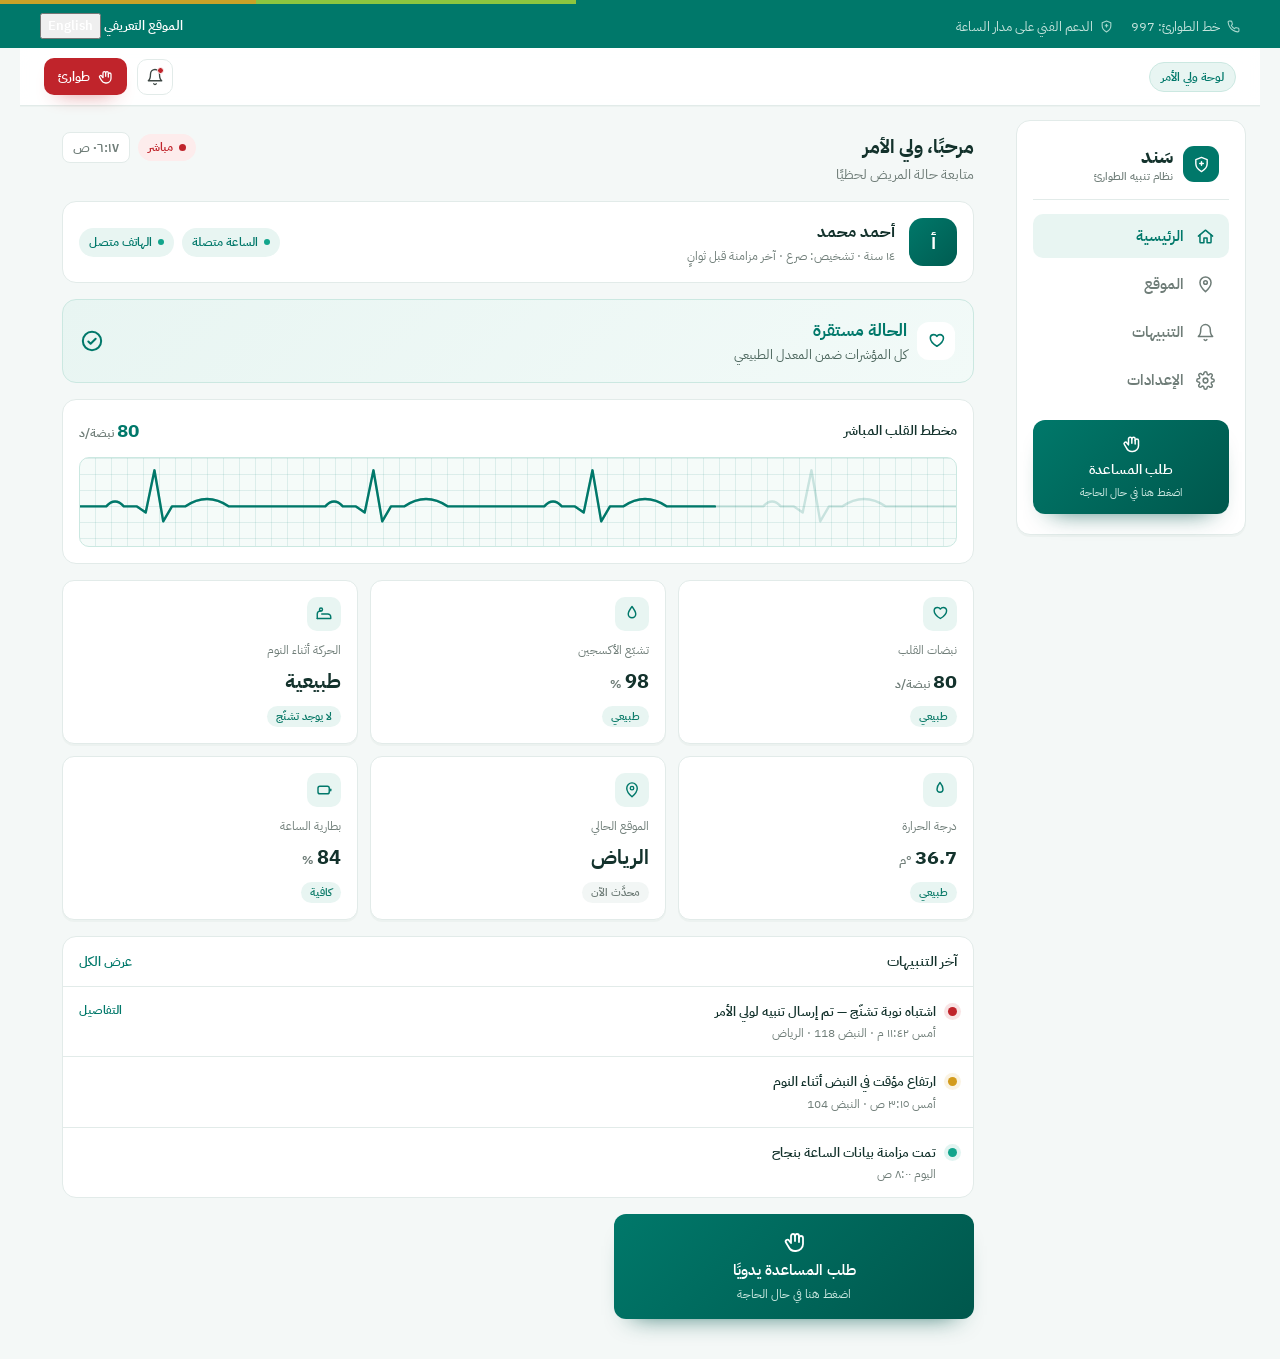
==== commit e50b03fc: "Add full Arabic/English i18n system - assets/i18n.js: shared dictionary (ar/en) + toggle engine, per" ====
--- a/app/index.html
+++ b/app/index.html
@@ -5,6 +5,7 @@
 <meta name="viewport" content="width=device-width, initial-scale=1">
 <title>سَند - الشاشة الرئيسية</title>
 <link rel="stylesheet" href="assets/style.css">
+<script defer src="../assets/i18n.js"></script>
 </head>
 <body>
 <div class="brand-stripe"></div>
@@ -12,11 +13,12 @@
 <div class="util-bar">
   <div class="util-bar-inner">
     <div class="util-left">
-      <a class="util-item" href="tel:997"><svg width="13" height="13" viewBox="0 0 24 24" fill="none" stroke="currentColor" stroke-width="2" stroke-linecap="round" stroke-linejoin="round"><path d="M22 16.9v3a2 2 0 0 1-2.2 2 19.8 19.8 0 0 1-8.6-3.1 19.5 19.5 0 0 1-6-6A19.8 19.8 0 0 1 2.1 4.2 2 2 0 0 1 4.1 2h3a2 2 0 0 1 2 1.7c.1 1 .4 2 .7 2.9a2 2 0 0 1-.5 2.1L8 10a16 16 0 0 0 6 6l1.3-1.3a2 2 0 0 1 2.1-.5c.9.3 1.9.6 2.9.7a2 2 0 0 1 1.7 2Z"/></svg> خط الطوارئ: 997</a>
-      <span class="util-item util-hide-sm"><svg width="13" height="13" viewBox="0 0 24 24" fill="none" stroke="currentColor" stroke-width="2" stroke-linecap="round" stroke-linejoin="round"><path d="M12 2 4 5v6c0 5 3.4 8.4 8 11 4.6-2.6 8-6 8-11V5l-8-3Z"/><path d="M12 8v5"/><path d="M9.5 10.5h5"/></svg> الدعم الفني على مدار الساعة</span>
+      <a class="util-item" href="tel:997"><svg width="13" height="13" viewBox="0 0 24 24" fill="none" stroke="currentColor" stroke-width="2" stroke-linecap="round" stroke-linejoin="round"><path d="M22 16.9v3a2 2 0 0 1-2.2 2 19.8 19.8 0 0 1-8.6-3.1 19.5 19.5 0 0 1-6-6A19.8 19.8 0 0 1 2.1 4.2 2 2 0 0 1 4.1 2h3a2 2 0 0 1 2 1.7c.1 1 .4 2 .7 2.9a2 2 0 0 1-.5 2.1L8 10a16 16 0 0 0 6 6l1.3-1.3a2 2 0 0 1 2.1-.5c.9.3 1.9.6 2.9.7a2 2 0 0 1 1.7 2Z"/></svg> <span data-i18n="util.emg">خط الطوارئ: 997</span></a>
+      <span class="util-item util-hide-sm"><svg width="13" height="13" viewBox="0 0 24 24" fill="none" stroke="currentColor" stroke-width="2" stroke-linecap="round" stroke-linejoin="round"><path d="M12 2 4 5v6c0 5 3.4 8.4 8 11 4.6-2.6 8-6 8-11V5l-8-3Z"/><path d="M12 8v5"/><path d="M9.5 10.5h5"/></svg> <span data-i18n="util.support">الدعم الفني على مدار الساعة</span></span>
     </div>
     <div class="util-right">
-      <a class="util-lang" href="../index.html">الموقع التعريفي</a>
+      <a class="util-lang" href="../index.html" data-i18n="util.about_link">الموقع التعريفي</a>
+      <button type="button" class="util-lang lang-toggle">English</button>
     </div>
   </div>
 </div>
@@ -29,7 +31,7 @@
           <svg width="18" height="18" viewBox="0 0 24 24" fill="none" stroke-width="1.8" stroke-linecap="round"><path d="M4 6h16M4 12h16M4 18h16"/></svg>
         </button>
         
-        <span class="app-badge">لوحة ولي الأمر</span>
+        <span class="app-badge" data-i18n="app.badge">لوحة ولي الأمر</span>
       </div>
 
       <div class="app-header-end">
@@ -39,7 +41,7 @@
         </a>
         <a href="emergency.html" class="btn-emg">
           <svg width="16" height="16" viewBox="0 0 24 24" fill="none" stroke="#ffffff" stroke-width="1.9" stroke-linecap="round" stroke-linejoin="round"><path d="M9 12V6a2 2 0 1 1 4 0v5"/><path d="M13 6a2 2 0 1 1 4 0v6"/><path d="M17 8a2 2 0 1 1 4 0v6a7 7 0 0 1-7 7h-1a7 7 0 0 1-6.3-4L4 12.5a1.8 1.8 0 0 1 3-2L9 13"/></svg>
-          <span>طوارئ</span>
+          <span data-i18n="app.emg_btn">طوارئ</span>
         </a>
       </div>
     </div>
@@ -54,21 +56,21 @@
         <div class="brand-mark"><svg width="17" height="17" viewBox="0 0 24 24" fill="none" stroke="#ffffff" stroke-width="2" stroke-linecap="round" stroke-linejoin="round"><path d="M12 2 4 5v6c0 5 3.4 8.4 8 11 4.6-2.6 8-6 8-11V5l-8-3Z"/><path d="M12 8v5"/><path d="M9.5 10.5h5"/></svg></div>
         <div class="side-brand-text">
           <span class="brand-name">سَند</span>
-          <span class="side-brand-sub">نظام تنبيه الطوارئ</span>
+          <span class="side-brand-sub" data-i18n="side.tagline">نظام تنبيه الطوارئ</span>
         </div>
       </a>
 
       <nav class="side-nav">
-        <a href="index.html" class="side-link active"><svg width="19" height="19" viewBox="0 0 24 24" fill="none" stroke-width="1.9" stroke-linecap="round" stroke-linejoin="round"><path d="M3 11.5 12 4l9 7.5"/><path d="M5 10v9a1 1 0 0 0 1 1h4v-6h4v6h4a1 1 0 0 0 1-1v-9"/></svg> الرئيسية</a>
-        <a href="location.html" class="side-link"><svg width="19" height="19" viewBox="0 0 24 24" fill="none" stroke-width="1.9" stroke-linecap="round" stroke-linejoin="round"><path d="M12 21s-7-6.1-7-11.5A7 7 0 0 1 19 9.5C19 14.9 12 21 12 21Z"/><circle cx="12" cy="9.5" r="2.3"/></svg> الموقع</a>
-        <a href="details.html" class="side-link"><svg width="19" height="19" viewBox="0 0 24 24" fill="none" stroke-width="1.9" stroke-linecap="round" stroke-linejoin="round"><path d="M18 8a6 6 0 0 0-12 0c0 7-3 9-3 9h18s-3-2-3-9"/><path d="M13.73 21a2 2 0 0 1-3.46 0"/></svg> التنبيهات</a>
-        <a href="settings.html" class="side-link"><svg width="19" height="19" viewBox="0 0 24 24" fill="none" stroke-width="1.9" stroke-linecap="round" stroke-linejoin="round"><circle cx="12" cy="12" r="3"/><path d="M19.4 15a1.7 1.7 0 0 0 .3 1.9l.1.1a2 2 0 1 1-2.8 2.8l-.1-.1a1.7 1.7 0 0 0-1.9-.3 1.7 1.7 0 0 0-1 1.5V21a2 2 0 1 1-4 0v-.1a1.7 1.7 0 0 0-1-1.6 1.7 1.7 0 0 0-1.9.3l-.1.1a2 2 0 1 1-2.8-2.8l.1-.1a1.7 1.7 0 0 0 .3-1.9 1.7 1.7 0 0 0-1.5-1H3a2 2 0 1 1 0-4h.1a1.7 1.7 0 0 0 1.6-1 1.7 1.7 0 0 0-.3-1.9l-.1-.1a2 2 0 1 1 2.8-2.8l.1.1a1.7 1.7 0 0 0 1.9.3H9a1.7 1.7 0 0 0 1-1.5V3a2 2 0 1 1 4 0v.1a1.7 1.7 0 0 0 1 1.6 1.7 1.7 0 0 0 1.9-.3l.1-.1a2 2 0 1 1 2.8 2.8l-.1.1a1.7 1.7 0 0 0-.3 1.9V9a1.7 1.7 0 0 0 1.5 1H21a2 2 0 1 1 0 4h-.1a1.7 1.7 0 0 0-1.6 1Z"/></svg> الإعدادات</a>
+        <a href="index.html" class="side-link active"><svg width="19" height="19" viewBox="0 0 24 24" fill="none" stroke-width="1.9" stroke-linecap="round" stroke-linejoin="round"><path d="M3 11.5 12 4l9 7.5"/><path d="M5 10v9a1 1 0 0 0 1 1h4v-6h4v6h4a1 1 0 0 0 1-1v-9"/></svg> <span data-i18n="nav.home">الرئيسية</span></a>
+        <a href="location.html" class="side-link"><svg width="19" height="19" viewBox="0 0 24 24" fill="none" stroke-width="1.9" stroke-linecap="round" stroke-linejoin="round"><path d="M12 21s-7-6.1-7-11.5A7 7 0 0 1 19 9.5C19 14.9 12 21 12 21Z"/><circle cx="12" cy="9.5" r="2.3"/></svg> <span data-i18n="nav.location">الموقع</span></a>
+        <a href="details.html" class="side-link"><svg width="19" height="19" viewBox="0 0 24 24" fill="none" stroke-width="1.9" stroke-linecap="round" stroke-linejoin="round"><path d="M18 8a6 6 0 0 0-12 0c0 7-3 9-3 9h18s-3-2-3-9"/><path d="M13.73 21a2 2 0 0 1-3.46 0"/></svg> <span data-i18n="nav.alerts">التنبيهات</span></a>
+        <a href="settings.html" class="side-link"><svg width="19" height="19" viewBox="0 0 24 24" fill="none" stroke-width="1.9" stroke-linecap="round" stroke-linejoin="round"><circle cx="12" cy="12" r="3"/><path d="M19.4 15a1.7 1.7 0 0 0 .3 1.9l.1.1a2 2 0 1 1-2.8 2.8l-.1-.1a1.7 1.7 0 0 0-1.9-.3 1.7 1.7 0 0 0-1 1.5V21a2 2 0 1 1-4 0v-.1a1.7 1.7 0 0 0-1-1.6 1.7 1.7 0 0 0-1.9.3l-.1.1a2 2 0 1 1-2.8-2.8l.1-.1a1.7 1.7 0 0 0 .3-1.9 1.7 1.7 0 0 0-1.5-1H3a2 2 0 1 1 0-4h.1a1.7 1.7 0 0 0 1.6-1 1.7 1.7 0 0 0-.3-1.9l-.1-.1a2 2 0 1 1 2.8-2.8l.1.1a1.7 1.7 0 0 0 1.9.3H9a1.7 1.7 0 0 0 1-1.5V3a2 2 0 1 1 4 0v.1a1.7 1.7 0 0 0 1 1.6 1.7 1.7 0 0 0 1.9-.3l.1-.1a2 2 0 1 1 2.8 2.8l-.1.1a1.7 1.7 0 0 0-.3 1.9V9a1.7 1.7 0 0 0 1.5 1H21a2 2 0 1 1 0 4h-.1a1.7 1.7 0 0 0-1.6 1Z"/></svg> <span data-i18n="nav.settings">الإعدادات</span></a>
       </nav>
 
       <a href="emergency.html" class="help-btn">
         <svg width="22" height="22" viewBox="0 0 24 24" fill="none" stroke-width="1.8" stroke-linecap="round" stroke-linejoin="round"><path d="M9 12V6a2 2 0 1 1 4 0v5"/><path d="M13 6a2 2 0 1 1 4 0v6"/><path d="M17 8a2 2 0 1 1 4 0v6a7 7 0 0 1-7 7h-1a7 7 0 0 1-6.3-4L4 12.5a1.8 1.8 0 0 1 3-2L9 13"/></svg>
-        <span class="help-title">طلب المساعدة</span>
-        <span class="help-sub">اضغط هنا في حال الحاجة</span>
+        <span class="help-title" data-i18n="help.title">طلب المساعدة</span>
+        <span class="help-sub" data-i18n="help.sub">اضغط هنا في حال الحاجة</span>
       </a>
     </aside>
 
@@ -76,11 +78,11 @@
 
       <div class="page-head">
         <div>
-          <div class="greeting-title">مرحبًا، ولي الأمر</div>
-          <div class="greeting-sub">متابعة حالة المريض لحظيًا</div>
+          <div class="greeting-title" data-i18n="dash.hi">مرحبًا، ولي الأمر</div>
+          <div class="greeting-sub" data-i18n="dash.hi_sub">متابعة حالة المريض لحظيًا</div>
         </div>
         <div class="page-head-meta">
-          <span class="live-chip"><span class="live-dot"></span> مباشر</span>
+          <span class="live-chip"><span class="live-dot"></span> <span data-i18n="preview.live">مباشر</span></span>
           <span class="clock" id="clock">--:--</span>
         </div>
       </div>
@@ -89,11 +91,11 @@
         <div class="avatar">أ</div>
         <div class="patient-info">
           <h3>أحمد محمد</h3>
-          <p>١٤ سنة &middot; تشخيص: صرع &middot; آخر مزامنة قبل ثوانٍ</p>
+          <p data-i18n="patient.info">١٤ سنة &middot; تشخيص: صرع &middot; آخر مزامنة قبل ثوانٍ</p>
         </div>
         <div class="device-tags">
-          <span class="device-tag"><span class="dot-ok"></span> الساعة متصلة</span>
-          <span class="device-tag"><span class="dot-ok"></span> الهاتف متصل</span>
+          <span class="device-tag"><span class="dot-ok"></span> <span data-i18n="patient.watch">الساعة متصلة</span></span>
+          <span class="device-tag"><span class="dot-ok"></span> <span data-i18n="patient.phone">الهاتف متصل</span></span>
         </div>
       </div>
 
@@ -104,8 +106,8 @@
               <svg width="19" height="19" viewBox="0 0 24 24" fill="none" stroke="#00786a" stroke-width="2" stroke-linecap="round" stroke-linejoin="round"><path d="M20.8 7.6c0-2.5-2-4.3-4.4-4.3-1.7 0-3.1.9-3.9 2.2-.8-1.3-2.2-2.2-3.9-2.2-2.4 0-4.4 1.8-4.4 4.3 0 5.4 8.3 10.4 8.3 10.4s8.3-5 8.3-10.4Z"/></svg>
             </div>
             <div>
-              <div class="status-title">الحالة مستقرة</div>
-              <div class="status-sub">كل المؤشرات ضمن المعدل الطبيعي</div>
+              <div class="status-title" data-i18n="status.title">الحالة مستقرة</div>
+              <div class="status-sub" data-i18n="status.sub">كل المؤشرات ضمن المعدل الطبيعي</div>
             </div>
           </div>
           <svg width="22" height="22" viewBox="0 0 24 24" fill="none" stroke="#00786a" stroke-width="2.2" stroke-linecap="round" stroke-linejoin="round"><circle cx="12" cy="12" r="10"/><path d="m8 12.5 2.5 2.5L16 9.5"/></svg>
@@ -114,7 +116,7 @@
 
       <section class="monitor-card">
         <div class="monitor-head">
-          <h4>مخطط القلب المباشر</h4>
+          <h4 data-i18n="monitor.title">مخطط القلب المباشر</h4>
           <span class="monitor-bpm"><b id="hr-live">72</b> نبضة/د</span>
         </div>
         <div class="ecg-wrap">
@@ -130,78 +132,78 @@
           <div class="stat-ico">
             <svg width="18" height="18" viewBox="0 0 24 24" fill="none" stroke="#00786a" stroke-width="1.9" stroke-linecap="round" stroke-linejoin="round"><path d="M20.8 7.6c0-2.5-2-4.3-4.4-4.3-1.7 0-3.1.9-3.9 2.2-.8-1.3-2.2-2.2-3.9-2.2-2.4 0-4.4 1.8-4.4 4.3 0 5.4 8.3 10.4 8.3 10.4s8.3-5 8.3-10.4Z"/></svg>
           </div>
-          <div class="stat-label">نبضات القلب</div>
-          <div class="stat-value"><b id="hr-num">72</b> <i>نبضة/د</i></div>
-          <span class="stat-tag ok">طبيعي</span>
+          <div class="stat-label" data-i18n="stat.hr">نبضات القلب</div>
+          <div class="stat-value"><b id="hr-num">72</b> <i data-i18n="vital.hr_unit">نبضة/د</i></div>
+          <span class="stat-tag ok" data-i18n="stat.normal">طبيعي</span>
         </div>
         <div class="card stat-card">
           <div class="stat-ico">
             <svg width="18" height="18" viewBox="0 0 24 24" fill="none" stroke="#00786a" stroke-width="1.9" stroke-linecap="round" stroke-linejoin="round"><path d="M12 2c-3 4-5 7-5 10a5 5 0 0 0 10 0c0-3-2-6-5-10Z"/></svg>
           </div>
-          <div class="stat-label">تشبّع الأكسجين</div>
+          <div class="stat-label" data-i18n="stat.spo2">تشبّع الأكسجين</div>
           <div class="stat-value"><b id="spo2-num">98</b> <i>%</i></div>
-          <span class="stat-tag ok">طبيعي</span>
+          <span class="stat-tag ok" data-i18n="stat.normal">طبيعي</span>
         </div>
         <div class="card stat-card">
           <div class="stat-ico">
             <svg width="18" height="18" viewBox="0 0 24 24" fill="none" stroke="#00786a" stroke-width="1.9" stroke-linecap="round" stroke-linejoin="round"><path d="M3 18v-6a4 4 0 0 1 4-4h1"/><circle cx="8" cy="6" r="2"/><path d="M3 18h18v-2a4 4 0 0 0-4-4H9"/></svg>
           </div>
-          <div class="stat-label">الحركة أثناء النوم</div>
-          <div class="stat-value"><b>طبيعية</b></div>
-          <span class="stat-tag ok">لا يوجد تشنّج</span>
+          <div class="stat-label" data-i18n="stat.move">الحركة أثناء النوم</div>
+          <div class="stat-value"><b data-i18n="stat.move_v">طبيعية</b></div>
+          <span class="stat-tag ok" data-i18n="stat.no_seizure">لا يوجد تشنّج</span>
         </div>
         <div class="card stat-card">
           <div class="stat-ico">
             <svg width="18" height="18" viewBox="0 0 24 24" fill="none" stroke="#00786a" stroke-width="1.9" stroke-linecap="round" stroke-linejoin="round"><path d="M12 2c-2.5 3-4 6.4-4 9a4 4 0 1 0 8 0c0-2.6-1.5-6-4-9Z"/></svg>
           </div>
-          <div class="stat-label">درجة الحرارة</div>
+          <div class="stat-label" data-i18n="stat.temp">درجة الحرارة</div>
           <div class="stat-value"><b>36.7</b> <i>°م</i></div>
-          <span class="stat-tag ok">طبيعي</span>
+          <span class="stat-tag ok" data-i18n="stat.normal">طبيعي</span>
         </div>
         <div class="card stat-card">
           <div class="stat-ico">
             <svg width="18" height="18" viewBox="0 0 24 24" fill="none" stroke="#00786a" stroke-width="1.9" stroke-linecap="round" stroke-linejoin="round"><path d="M12 21s-7-6.1-7-11.5A7 7 0 0 1 19 9.5C19 14.9 12 21 12 21Z"/><circle cx="12" cy="9.5" r="2.3"/></svg>
           </div>
-          <div class="stat-label">الموقع الحالي</div>
-          <div class="stat-value"><b>الرياض</b></div>
-          <span class="stat-tag">محدَّث الآن</span>
+          <div class="stat-label" data-i18n="stat.location">الموقع الحالي</div>
+          <div class="stat-value"><b data-i18n="stat.location_v">الرياض</b></div>
+          <span class="stat-tag" data-i18n="stat.updated">محدَّث الآن</span>
         </div>
         <div class="card stat-card">
           <div class="stat-ico">
             <svg width="18" height="18" viewBox="0 0 24 24" fill="none" stroke="#00786a" stroke-width="1.9" stroke-linecap="round" stroke-linejoin="round"><rect x="4" y="7" width="15" height="10" rx="2.5"/><path d="M21 11v2"/></svg>
           </div>
-          <div class="stat-label">بطارية الساعة</div>
+          <div class="stat-label" data-i18n="stat.battery">بطارية الساعة</div>
           <div class="stat-value"><b>84</b> <i>%</i></div>
-          <span class="stat-tag ok">كافية</span>
+          <span class="stat-tag ok" data-i18n="stat.sufficient">كافية</span>
         </div>
       </div>
 
       <section class="panel">
         <div class="panel-head">
-          <h4>آخر التنبيهات</h4>
-          <a href="details.html" class="panel-link">عرض الكل</a>
+          <h4 data-i18n="panel.recent">آخر التنبيهات</h4>
+          <a href="details.html" class="panel-link" data-i18n="panel.view_all">عرض الكل</a>
         </div>
         <ul class="timeline">
           <li class="tl-item">
             <span class="tl-dot danger"></span>
             <div class="tl-body">
-              <div class="tl-title">اشتباه نوبة تشنّج &mdash; تم إرسال تنبيه لولي الأمر</div>
-              <div class="tl-meta">أمس ١١:٤٢ م &middot; النبض 118 &middot; الرياض</div>
-            </div>
-            <a href="details.html" class="tl-link">التفاصيل</a>
+              <div class="tl-title" data-i18n="tl.seizure_t">اشتباه نوبة تشنّج &mdash; تم إرسال تنبيه لولي الأمر</div>
+              <div class="tl-meta" data-i18n="tl.seizure_m">أمس ١١:٤٢ م &middot; النبض 118 &middot; الرياض</div>
+            </div>
+            <a href="details.html" class="tl-link" data-i18n="tl.details">التفاصيل</a>
           </li>
           <li class="tl-item">
             <span class="tl-dot warn"></span>
             <div class="tl-body">
-              <div class="tl-title">ارتفاع مؤقت في النبض أثناء النوم</div>
-              <div class="tl-meta">أمس ٣:١٥ ص &middot; النبض 104</div>
+              <div class="tl-title" data-i18n="tl.rise_t">ارتفاع مؤقت في النبض أثناء النوم</div>
+              <div class="tl-meta" data-i18n="tl.rise_m">أمس ٣:١٥ ص &middot; النبض 104</div>
             </div>
           </li>
           <li class="tl-item">
             <span class="tl-dot ok"></span>
             <div class="tl-body">
-              <div class="tl-title">تمت مزامنة بيانات الساعة بنجاح</div>
-              <div class="tl-meta">اليوم ٨:٠٠ ص</div>
+              <div class="tl-title" data-i18n="tl.sync_t">تمت مزامنة بيانات الساعة بنجاح</div>
+              <div class="tl-meta" data-i18n="tl.sync_m">اليوم ٨:٠٠ ص</div>
             </div>
           </li>
         </ul>
@@ -209,8 +211,8 @@
 
       <a href="emergency.html" class="help-btn help-btn-wide">
         <svg width="24" height="24" viewBox="0 0 24 24" fill="none" stroke-width="1.8" stroke-linecap="round" stroke-linejoin="round"><path d="M9 12V6a2 2 0 1 1 4 0v5"/><path d="M13 6a2 2 0 1 1 4 0v6"/><path d="M17 8a2 2 0 1 1 4 0v6a7 7 0 0 1-7 7h-1a7 7 0 0 1-6.3-4L4 12.5a1.8 1.8 0 0 1 3-2L9 13"/></svg>
-        <span class="help-title">طلب المساعدة يدويًا</span>
-        <span class="help-sub">اضغط هنا في حال الحاجة</span>
+        <span class="help-title" data-i18n="help.manual">طلب المساعدة يدويًا</span>
+        <span class="help-sub" data-i18n="help.sub">اضغط هنا في حال الحاجة</span>
       </a>
 
     </main>
@@ -218,10 +220,10 @@
   </div>
 
   <nav class="bottom-nav">
-    <a href="index.html" class="nav-item active"><svg width="20" height="20" viewBox="0 0 24 24" fill="none" stroke-width="1.9" stroke-linecap="round" stroke-linejoin="round"><path d="M3 11.5 12 4l9 7.5"/><path d="M5 10v9a1 1 0 0 0 1 1h4v-6h4v6h4a1 1 0 0 0 1-1v-9"/></svg><span>الرئيسية</span></a>
-    <a href="location.html" class="nav-item"><svg width="20" height="20" viewBox="0 0 24 24" fill="none" stroke-width="1.9" stroke-linecap="round" stroke-linejoin="round"><path d="M12 21s-7-6.1-7-11.5A7 7 0 0 1 19 9.5C19 14.9 12 21 12 21Z"/><circle cx="12" cy="9.5" r="2.3"/></svg><span>الموقع</span></a>
-    <a href="details.html" class="nav-item"><svg width="20" height="20" viewBox="0 0 24 24" fill="none" stroke-width="1.9" stroke-linecap="round" stroke-linejoin="round"><path d="M18 8a6 6 0 0 0-12 0c0 7-3 9-3 9h18s-3-2-3-9"/><path d="M13.73 21a2 2 0 0 1-3.46 0"/></svg><span>التنبيهات</span></a>
-    <a href="settings.html" class="nav-item"><svg width="20" height="20" viewBox="0 0 24 24" fill="none" stroke-width="1.9" stroke-linecap="round" stroke-linejoin="round"><circle cx="12" cy="12" r="3"/><path d="M19.4 15a1.7 1.7 0 0 0 .3 1.9l.1.1a2 2 0 1 1-2.8 2.8l-.1-.1a1.7 1.7 0 0 0-1.9-.3 1.7 1.7 0 0 0-1 1.5V21a2 2 0 1 1-4 0v-.1a1.7 1.7 0 0 0-1-1.6 1.7 1.7 0 0 0-1.9.3l-.1.1a2 2 0 1 1-2.8-2.8l.1-.1a1.7 1.7 0 0 0 .3-1.9 1.7 1.7 0 0 0-1.5-1H3a2 2 0 1 1 0-4h.1a1.7 1.7 0 0 0 1.6-1 1.7 1.7 0 0 0-.3-1.9l-.1-.1a2 2 0 1 1 2.8-2.8l.1.1a1.7 1.7 0 0 0 1.9.3H9a1.7 1.7 0 0 0 1-1.5V3a2 2 0 1 1 4 0v.1a1.7 1.7 0 0 0 1 1.6 1.7 1.7 0 0 0 1.9-.3l.1-.1a2 2 0 1 1 2.8 2.8l-.1.1a1.7 1.7 0 0 0-.3 1.9V9a1.7 1.7 0 0 0 1.5 1H21a2 2 0 1 1 0 4h-.1a1.7 1.7 0 0 0-1.6 1Z"/></svg><span>الإعدادات</span></a>
+    <a href="index.html" class="nav-item active"><svg width="20" height="20" viewBox="0 0 24 24" fill="none" stroke-width="1.9" stroke-linecap="round" stroke-linejoin="round"><path d="M3 11.5 12 4l9 7.5"/><path d="M5 10v9a1 1 0 0 0 1 1h4v-6h4v6h4a1 1 0 0 0 1-1v-9"/></svg><span data-i18n="nav.home">الرئيسية</span></a>
+    <a href="location.html" class="nav-item"><svg width="20" height="20" viewBox="0 0 24 24" fill="none" stroke-width="1.9" stroke-linecap="round" stroke-linejoin="round"><path d="M12 21s-7-6.1-7-11.5A7 7 0 0 1 19 9.5C19 14.9 12 21 12 21Z"/><circle cx="12" cy="9.5" r="2.3"/></svg><span data-i18n="nav.location">الموقع</span></a>
+    <a href="details.html" class="nav-item"><svg width="20" height="20" viewBox="0 0 24 24" fill="none" stroke-width="1.9" stroke-linecap="round" stroke-linejoin="round"><path d="M18 8a6 6 0 0 0-12 0c0 7-3 9-3 9h18s-3-2-3-9"/><path d="M13.73 21a2 2 0 0 1-3.46 0"/></svg><span data-i18n="nav.alerts">التنبيهات</span></a>
+    <a href="settings.html" class="nav-item"><svg width="20" height="20" viewBox="0 0 24 24" fill="none" stroke-width="1.9" stroke-linecap="round" stroke-linejoin="round"><circle cx="12" cy="12" r="3"/><path d="M19.4 15a1.7 1.7 0 0 0 .3 1.9l.1.1a2 2 0 1 1-2.8 2.8l-.1-.1a1.7 1.7 0 0 0-1.9-.3 1.7 1.7 0 0 0-1 1.5V21a2 2 0 1 1-4 0v-.1a1.7 1.7 0 0 0-1-1.6 1.7 1.7 0 0 0-1.9.3l-.1.1a2 2 0 1 1-2.8-2.8l.1-.1a1.7 1.7 0 0 0 .3-1.9 1.7 1.7 0 0 0-1.5-1H3a2 2 0 1 1 0-4h.1a1.7 1.7 0 0 0 1.6-1 1.7 1.7 0 0 0-.3-1.9l-.1-.1a2 2 0 1 1 2.8-2.8l.1.1a1.7 1.7 0 0 0 1.9.3H9a1.7 1.7 0 0 0 1-1.5V3a2 2 0 1 1 4 0v.1a1.7 1.7 0 0 0 1 1.6 1.7 1.7 0 0 0 1.9-.3l.1-.1a2 2 0 1 1 2.8 2.8l-.1.1a1.7 1.7 0 0 0-.3 1.9V9a1.7 1.7 0 0 0 1.5 1H21a2 2 0 1 1 0 4h-.1a1.7 1.7 0 0 0-1.6 1Z"/></svg><span data-i18n="nav.settings">الإعدادات</span></a>
   </nav>
 
 </div>
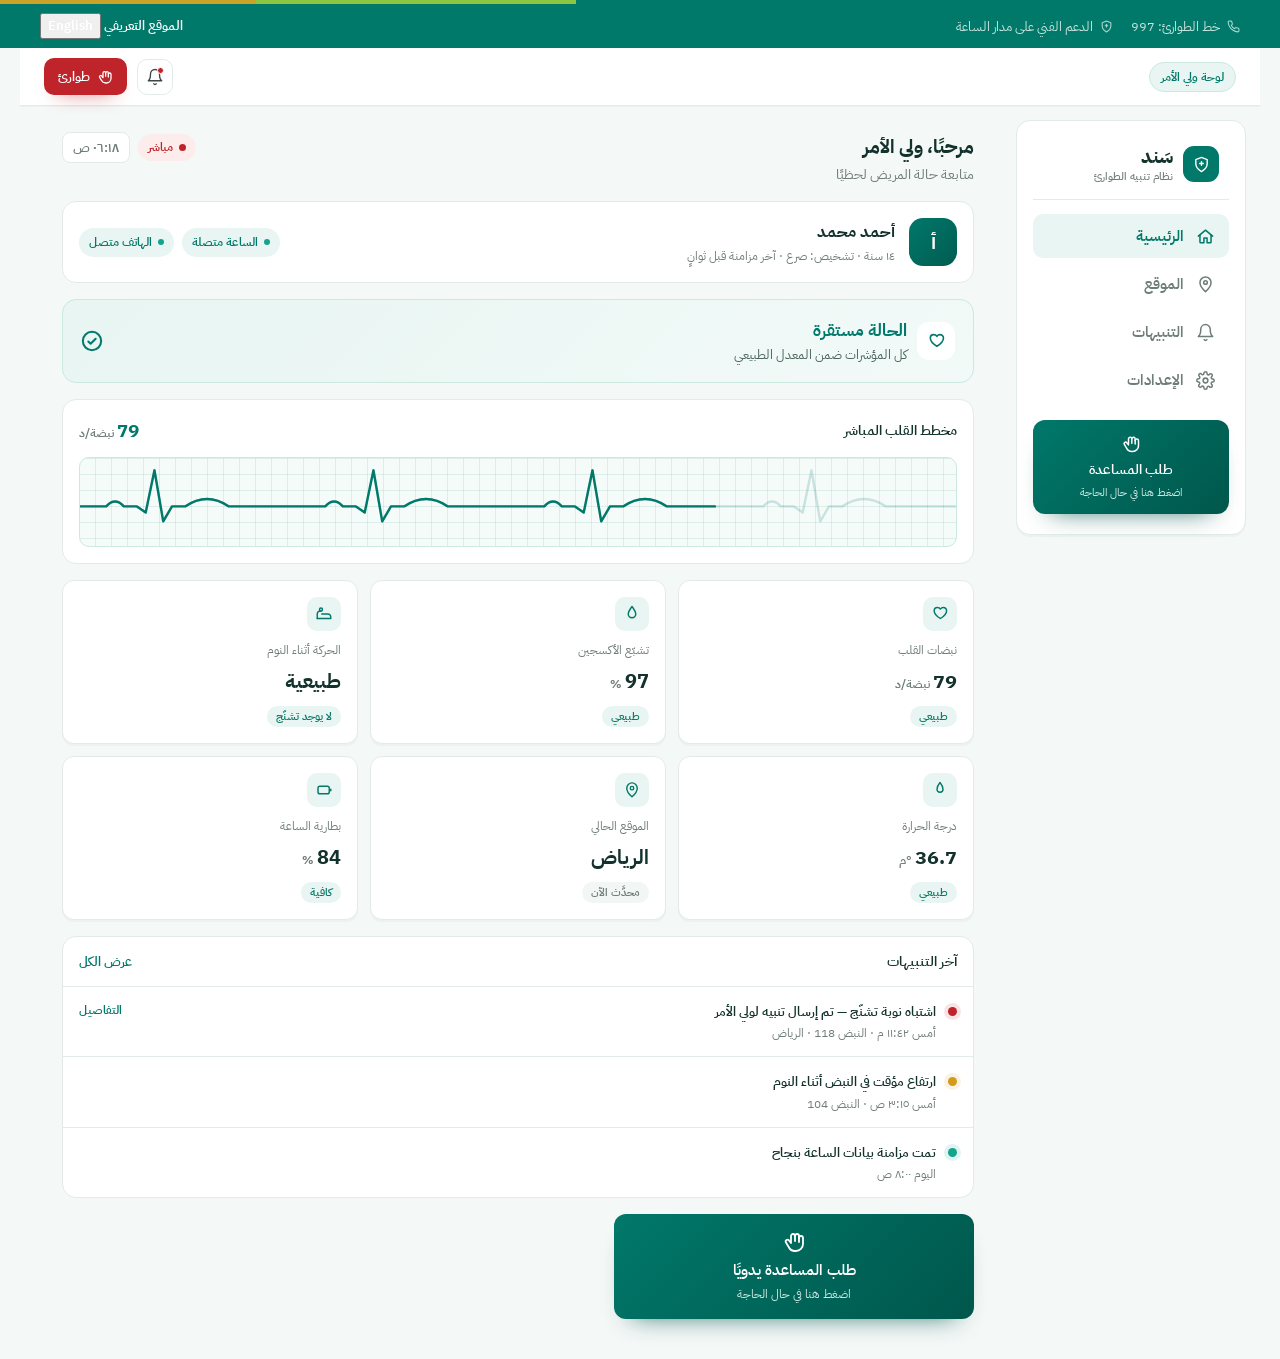
==== commit 49349dd1: "Fix language toggle: direction wasn't switching + missing translations - Removed hardcoded direction" ====
--- a/app/index.html
+++ b/app/index.html
@@ -3,7 +3,7 @@
 <head>
 <meta charset="utf-8">
 <meta name="viewport" content="width=device-width, initial-scale=1">
-<title>سَند - الشاشة الرئيسية</title>
+<title data-i18n-title="page.title_dash">سَند - الشاشة الرئيسية</title>
 <link rel="stylesheet" href="assets/style.css">
 <script defer src="../assets/i18n.js"></script>
 </head>
@@ -27,7 +27,7 @@
   <header class="app-header">
     <div class="app-header-inner">
       <div class="app-header-start">
-        <button class="icon-btn menu-only" id="menu-btn" type="button" aria-label="القائمة" aria-expanded="false">
+        <button class="icon-btn menu-only" id="menu-btn" type="button" aria-label="القائمة" data-i18n-attr="aria-label:aria.menu" aria-expanded="false">
           <svg width="18" height="18" viewBox="0 0 24 24" fill="none" stroke-width="1.8" stroke-linecap="round"><path d="M4 6h16M4 12h16M4 18h16"/></svg>
         </button>
         
@@ -35,7 +35,7 @@
       </div>
 
       <div class="app-header-end">
-        <a href="details.html" class="icon-btn has-badge" aria-label="التنبيهات">
+        <a href="details.html" class="icon-btn has-badge" aria-label="التنبيهات" data-i18n-attr="aria-label:aria.notifications">
           <svg width="18" height="18" viewBox="0 0 24 24" fill="none" stroke-width="1.8" stroke-linecap="round" stroke-linejoin="round"><path d="M18 8a6 6 0 0 0-12 0c0 7-3 9-3 9h18s-3-2-3-9"/><path d="M13.73 21a2 2 0 0 1-3.46 0"/></svg>
           <span class="dot-badge"></span>
         </a>
@@ -52,7 +52,7 @@
   <div class="app-body">
 
     <aside class="sidebar">
-      <a href="../index.html" class="side-brand" aria-label="الصفحة التعريفية">
+      <a href="../index.html" class="side-brand" aria-label="الصفحة التعريفية" data-i18n-attr="aria-label:aria.about">
         <div class="brand-mark"><svg width="17" height="17" viewBox="0 0 24 24" fill="none" stroke="#ffffff" stroke-width="2" stroke-linecap="round" stroke-linejoin="round"><path d="M12 2 4 5v6c0 5 3.4 8.4 8 11 4.6-2.6 8-6 8-11V5l-8-3Z"/><path d="M12 8v5"/><path d="M9.5 10.5h5"/></svg></div>
         <div class="side-brand-text">
           <span class="brand-name">سَند</span>
@@ -88,9 +88,9 @@
       </div>
 
       <div class="patient-card">
-        <div class="avatar">أ</div>
+        <div class="avatar" data-i18n="patient.initial">أ</div>
         <div class="patient-info">
-          <h3>أحمد محمد</h3>
+          <h3 data-i18n="info.name_v">أحمد محمد</h3>
           <p data-i18n="patient.info">١٤ سنة &middot; تشخيص: صرع &middot; آخر مزامنة قبل ثوانٍ</p>
         </div>
         <div class="device-tags">
@@ -117,7 +117,7 @@
       <section class="monitor-card">
         <div class="monitor-head">
           <h4 data-i18n="monitor.title">مخطط القلب المباشر</h4>
-          <span class="monitor-bpm"><b id="hr-live">72</b> نبضة/د</span>
+          <span class="monitor-bpm"><b id="hr-live">72</b> <span data-i18n="vital.hr_unit">نبضة/د</span></span>
         </div>
         <div class="ecg-wrap">
           <svg class="ecg" viewBox="0 0 400 100" preserveAspectRatio="none" aria-hidden="true">
@@ -157,7 +157,7 @@
             <svg width="18" height="18" viewBox="0 0 24 24" fill="none" stroke="#00786a" stroke-width="1.9" stroke-linecap="round" stroke-linejoin="round"><path d="M12 2c-2.5 3-4 6.4-4 9a4 4 0 1 0 8 0c0-2.6-1.5-6-4-9Z"/></svg>
           </div>
           <div class="stat-label" data-i18n="stat.temp">درجة الحرارة</div>
-          <div class="stat-value"><b>36.7</b> <i>°م</i></div>
+          <div class="stat-value"><b>36.7</b> <i data-i18n="unit.celsius">°م</i></div>
           <span class="stat-tag ok" data-i18n="stat.normal">طبيعي</span>
         </div>
         <div class="card stat-card">
--- a/app/assets/style.css
+++ b/app/assets/style.css
@@ -23,7 +23,6 @@
   background:var(--bg);
   font-family:'IBM Plex Sans Arabic','Segoe UI',sans-serif;
   color:var(--ink);
-  direction:rtl;
 }
 
 a{text-decoration:none;color:inherit;}
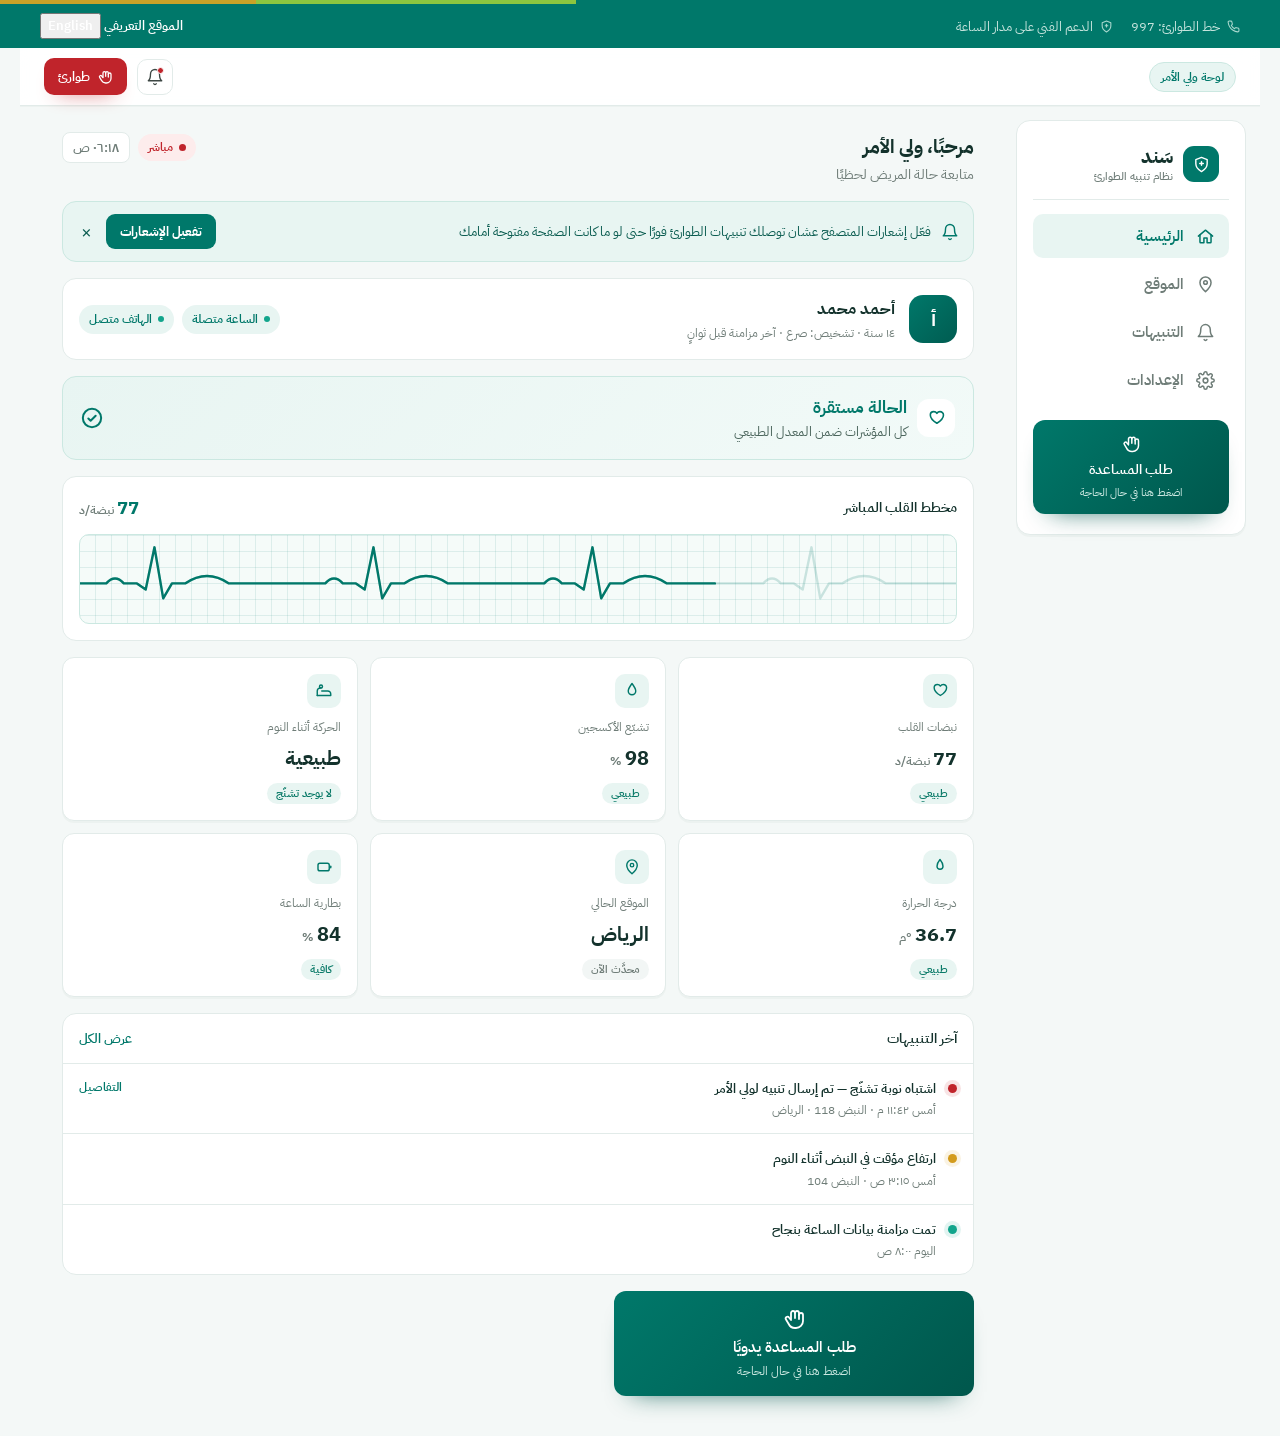
==== commit 05bf2496: "Wire frontend to backend: live data, notifications, manual controls - assets/api.js: shared client f" ====
--- a/app/index.html
+++ b/app/index.html
@@ -6,6 +6,7 @@
 <title data-i18n-title="page.title_dash">سَند - الشاشة الرئيسية</title>
 <link rel="stylesheet" href="assets/style.css">
 <script defer src="../assets/i18n.js"></script>
+<script defer src="../assets/api.js"></script>
 </head>
 <body>
 <div class="brand-stripe"></div>
@@ -87,6 +88,13 @@
         </div>
       </div>
 
+      <div class="notify-banner" id="notifyBanner" hidden>
+        <svg width="18" height="18" viewBox="0 0 24 24" fill="none" stroke="#00786a" stroke-width="1.9" stroke-linecap="round" stroke-linejoin="round"><path d="M18 8a6 6 0 0 0-12 0c0 7-3 9-3 9h18s-3-2-3-9"/><path d="M13.73 21a2 2 0 0 1-3.46 0"/></svg>
+        <span class="notify-banner-text">فعّل إشعارات المتصفح عشان توصلك تنبيهات الطوارئ فورًا حتى لو ما كانت الصفحة مفتوحة أمامك</span>
+        <button type="button" class="notify-banner-btn" id="notifyEnableBtn">تفعيل الإشعارات</button>
+        <button type="button" class="notify-banner-close" id="notifyDismissBtn" aria-label="إغلاق">&times;</button>
+      </div>
+
       <div class="patient-card">
         <div class="avatar" data-i18n="patient.initial">أ</div>
         <div class="patient-info">
@@ -183,7 +191,7 @@
           <h4 data-i18n="panel.recent">آخر التنبيهات</h4>
           <a href="details.html" class="panel-link" data-i18n="panel.view_all">عرض الكل</a>
         </div>
-        <ul class="timeline">
+        <ul class="timeline" id="alertsTimeline">
           <li class="tl-item">
             <span class="tl-dot danger"></span>
             <div class="tl-body">
@@ -273,5 +281,76 @@
     },850);
   })();
 </script>
+<script>
+  /* بانر تفعيل الإشعارات */
+  (function(){
+    var banner=document.getElementById('notifyBanner');
+    if(!banner||!window.SanadNotify) return;
+    if(!window.SanadNotify.supported) return;
+    if(localStorage.getItem('sanad-notify-dismissed')==='1') return;
+    if(Notification.permission==='default') banner.hidden=false;
+
+    document.getElementById('notifyEnableBtn').addEventListener('click', function(){
+      window.SanadNotify.request().then(function(perm){
+        banner.hidden=true;
+        if(perm==='granted'){
+          window.SanadNotify.fire('سَند','تم تفعيل الإشعارات بنجاح. ستصلك تنبيهات الطوارئ فورًا.');
+        }
+      });
+    });
+    document.getElementById('notifyDismissBtn').addEventListener('click', function(){
+      banner.hidden=true;
+      localStorage.setItem('sanad-notify-dismissed','1');
+    });
+  })();
+</script>
+<script>
+  /* جلب بيانات حيّة من السيرفر المحلي إن كان متاحًا؛ وإلا تبقى الصفحة على بياناتها التجريبية */
+  (function(){
+    if(!window.SanadAPI) return;
+
+    function timeAgo(iso){
+      var then=new Date(iso.replace(' ','T')+'Z').getTime();
+      var mins=Math.round((Date.now()-then)/60000);
+      if(mins<1) return 'الآن';
+      if(mins<60) return 'قبل '+mins+' د';
+      var hrs=Math.round(mins/60);
+      if(hrs<24) return 'قبل '+hrs+' س';
+      return 'قبل '+Math.round(hrs/24)+' يوم';
+    }
+    var dotClass={seizure:'danger',hr_spike:'warn',manual:'danger',sync:'ok'};
+
+    window.SanadAPI.isOnline().then(function(online){
+      if(!online) return;
+
+      window.SanadAPI.getPatient().then(function(p){
+        if(!p) return;
+        var nameEl=document.querySelector('.patient-info h3');
+        var infoEl=document.querySelector('.patient-info p');
+        if(nameEl) nameEl.textContent=p.name;
+        if(infoEl) infoEl.textContent=p.age+' سنة · تشخيص: '+p.diagnosis+' · متصل بقاعدة البيانات المحلية';
+      }).catch(function(){});
+
+      window.SanadAPI.getAlerts(5).then(function(alerts){
+        if(!alerts || !alerts.length) return;
+        var ul=document.getElementById('alertsTimeline');
+        if(!ul) return;
+        ul.innerHTML='';
+        alerts.forEach(function(a){
+          var li=document.createElement('li');
+          li.className='tl-item';
+          var meta=timeAgo(a.created_at)+(a.heart_rate?' · النبض '+a.heart_rate:'')+(a.location_label?' · '+a.location_label:'');
+          li.innerHTML=
+            '<span class="tl-dot '+(dotClass[a.kind]||'ok')+'"></span>'+
+            '<div class="tl-body"><div class="tl-title"></div><div class="tl-meta"></div></div>'+
+            (a.kind==='seizure'||a.kind==='manual' ? '<a href="details.html" class="tl-link">التفاصيل</a>' : '');
+          li.querySelector('.tl-title').textContent=a.message || a.kind;
+          li.querySelector('.tl-meta').textContent=meta;
+          ul.appendChild(li);
+        });
+      }).catch(function(){});
+    });
+  })();
+</script>
 </body>
 </html>
--- a/app/assets/style.css
+++ b/app/assets/style.css
@@ -876,3 +876,45 @@
 @media (max-width:400px){
   .app-badge{display:none;}
 }
+
+/* ================= إشعارات داخل الصفحة (بديل عن إشعار النظام) ================= */
+.sanad-toast{
+  position:fixed;z-index:200;top:16px;left:50%;transform:translateX(-50%) translateY(-12px);
+  max-width:min(92vw,380px);background:#fff;border:1px solid var(--line);border-radius:14px;
+  padding:14px 16px;box-shadow:0 18px 40px -18px rgba(0,60,52,.5);
+  display:flex;flex-direction:column;gap:3px;opacity:0;transition:opacity .25s ease,transform .25s ease;
+}
+.sanad-toast.show{opacity:1;transform:translateX(-50%) translateY(0);}
+.sanad-toast-title{font-size:13.5px;font-weight:700;color:var(--red);}
+.sanad-toast-body{font-size:12.5px;color:var(--muted);}
+
+/* ================= بانر تفعيل الإشعارات ================= */
+.notify-banner{
+  display:flex;align-items:center;gap:10px;flex-wrap:wrap;
+  background:var(--teal-light);border:1px solid var(--teal-light-border);
+  border-radius:14px;padding:12px 14px;
+}
+.notify-banner svg{flex-shrink:0;}
+.notify-banner-text{flex:1 1 220px;font-size:12.5px;color:#0a5c50;line-height:1.6;}
+.notify-banner-btn{
+  background:var(--teal);color:#fff;border:none;border-radius:9px;
+  font-size:12.5px;font-weight:700;padding:8px 14px;cursor:pointer;white-space:nowrap;
+}
+.notify-banner-btn:hover{background:var(--teal-dark);}
+.notify-banner-close{
+  background:none;border:none;color:#0a5c50;font-size:18px;line-height:1;
+  cursor:pointer;padding:2px 4px;flex-shrink:0;
+}
+
+/* ================= إضافة/حذف جهات الاتصال ================= */
+.col-hint{font-size:11.5px;color:var(--muted);text-align:center;}
+.contact-del{
+  width:26px;height:26px;border-radius:50%;border:1px solid var(--line);background:#fff;
+  color:var(--red);display:flex;align-items:center;justify-content:center;cursor:pointer;flex-shrink:0;
+}
+.contact-del:hover{background:var(--red);color:#fff;border-color:var(--red);}
+.contact-del svg{stroke:currentColor;}
+
+/* ================= أزرار حدود قابلة للتعديل ================= */
+.edit-tag{cursor:pointer;border:1px solid transparent;}
+.edit-tag:hover{border-color:var(--teal);}
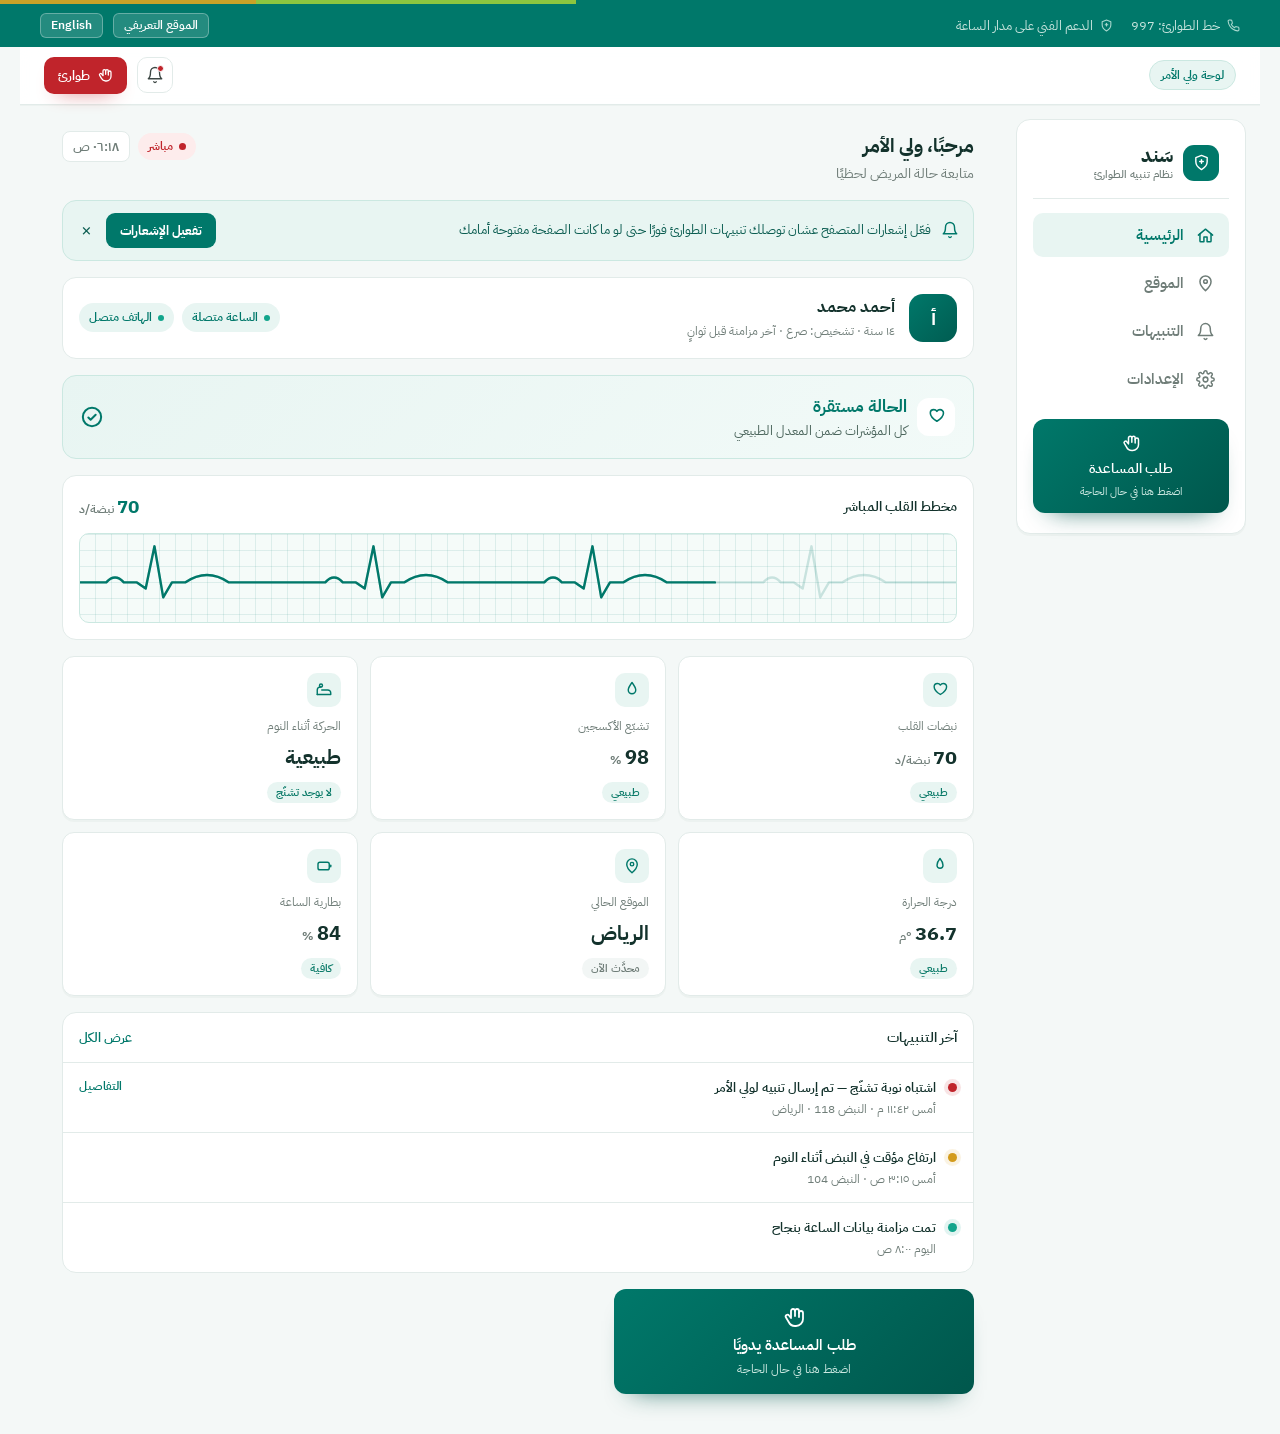
==== commit 133a520b: "feat: add site frontend pages, stylesheets, API scripts, and service worker" ====
--- a/app/index.html
+++ b/app/index.html
@@ -293,8 +293,18 @@
     document.getElementById('notifyEnableBtn').addEventListener('click', function(){
       window.SanadNotify.request().then(function(perm){
         banner.hidden=true;
-        if(perm==='granted'){
-          window.SanadNotify.fire('سَند','تم تفعيل الإشعارات بنجاح. ستصلك تنبيهات الطوارئ فورًا.');
+        if(perm!=='granted') return;
+
+        /* اشتراك Web Push حقيقي: يوصل التنبيه لهذا الجهاز حتى لو الصفحة مقفولة أو ولي الأمر بعيد */
+        if(window.SanadAPI && window.SanadAPI.enablePush){
+          window.SanadAPI.enablePush().then(function(){
+            window.SanadNotify.fire('سَند','تم تفعيل الإشعارات بنجاح. ستصلك تنبيهات الطوارئ فورًا حتى لو كان التطبيق مغلقًا.');
+          }).catch(function(){
+            /* السيرفر المحلي غير متاح أو الدفع غير مهيّأ - يبقى إشعار الجهاز نفسه شغّالًا */
+            window.SanadNotify.fire('سَند','تم تفعيل الإشعارات على هذا الجهاز.');
+          });
+        } else {
+          window.SanadNotify.fire('سَند','تم تفعيل الإشعارات على هذا الجهاز.');
         }
       });
     });
--- a/app/assets/style.css
+++ b/app/assets/style.css
@@ -584,8 +584,30 @@
 .util-item{display:inline-flex;align-items:center;gap:7px;color:#c6e4dd;}
 .util-item svg{stroke:#a8d8ce;flex-shrink:0;}
 .util-item:hover{color:#fff;}
-.util-lang{color:#fff;font-weight:600;}
-.util-lang:hover{text-decoration:underline;}
+.util-right{display:inline-flex;align-items:center;gap:10px;}
+.util-lang{
+  background:rgba(255,255,255,.14);
+  border:1px solid rgba(255,255,255,.3);
+  border-radius:6px;
+  padding:3px 10px;
+  color:#fff;
+  font-family:inherit;
+  font-size:12px;
+  font-weight:600;
+  cursor:pointer;
+  display:inline-flex;
+  align-items:center;
+  justify-content:center;
+  text-decoration:none;
+  transition:all .2s ease;
+  line-height:1.4;
+}
+.util-lang:hover{
+  background:rgba(255,255,255,.28);
+  border-color:#fff;
+  color:#fff;
+  text-decoration:none;
+}
 @media (max-width:640px){
   .util-hide-sm{display:none;}
   .util-bar-inner{padding:8px 14px;font-size:11.5px;}
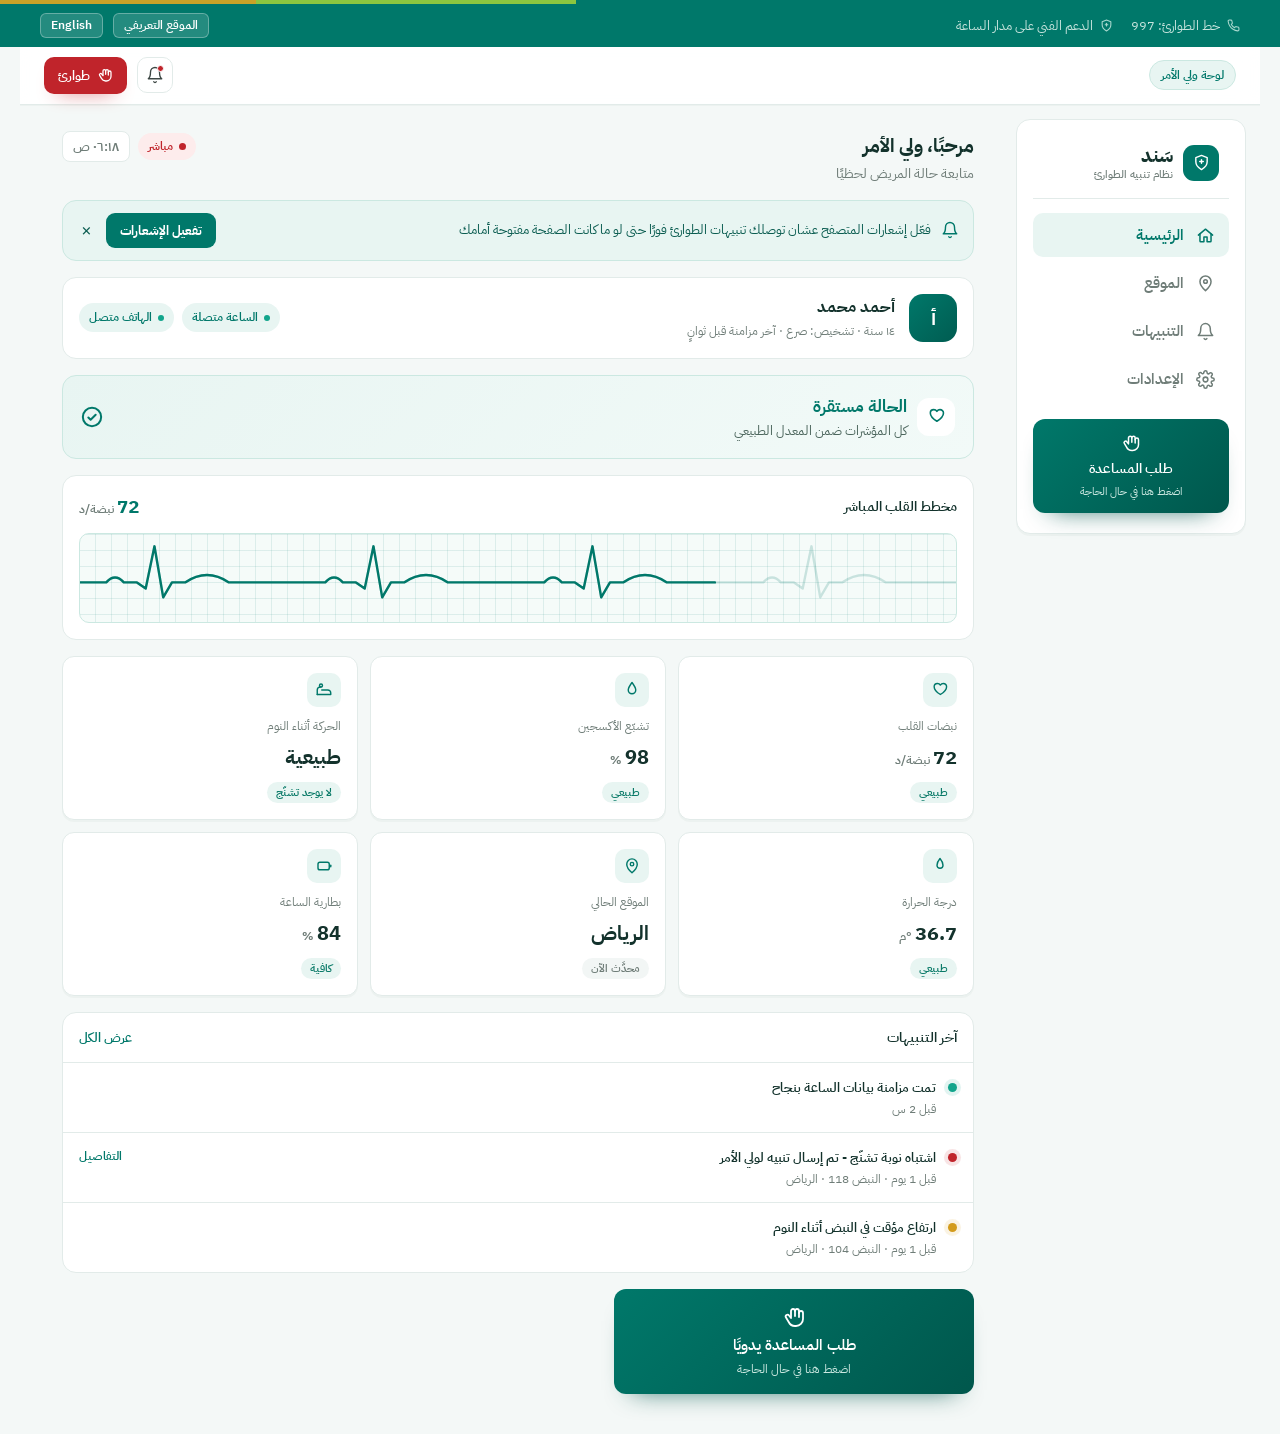
==== commit 862dd2e3: "Run fully in browser: localStorage data layer, editable contacts, siren sound, styled dialogs Co-Aut" ====
--- a/app/index.html
+++ b/app/index.html
@@ -6,7 +6,7 @@
 <title data-i18n-title="page.title_dash">سَند - الشاشة الرئيسية</title>
 <link rel="stylesheet" href="assets/style.css">
 <script defer src="../assets/i18n.js"></script>
-<script defer src="../assets/api.js"></script>
+<script src="../assets/api.js"></script>
 </head>
 <body>
 <div class="brand-stripe"></div>
@@ -298,9 +298,9 @@
         /* اشتراك Web Push حقيقي: يوصل التنبيه لهذا الجهاز حتى لو الصفحة مقفولة أو ولي الأمر بعيد */
         if(window.SanadAPI && window.SanadAPI.enablePush){
           window.SanadAPI.enablePush().then(function(){
-            window.SanadNotify.fire('سَند','تم تفعيل الإشعارات بنجاح. ستصلك تنبيهات الطوارئ فورًا حتى لو كان التطبيق مغلقًا.');
+            window.SanadNotify.fire('سَند','تم تفعيل الإشعارات بنجاح. ستصلك تنبيهات الطوارئ على هذا الجهاز.');
           }).catch(function(){
-            /* السيرفر المحلي غير متاح أو الدفع غير مهيّأ - يبقى إشعار الجهاز نفسه شغّالًا */
+            /* service worker غير مدعوم - يبقى إشعار الصفحة شغّالًا */
             window.SanadNotify.fire('سَند','تم تفعيل الإشعارات على هذا الجهاز.');
           });
         } else {
@@ -315,7 +315,7 @@
   })();
 </script>
 <script>
-  /* جلب بيانات حيّة من السيرفر المحلي إن كان متاحًا؛ وإلا تبقى الصفحة على بياناتها التجريبية */
+  /* عرض البيانات المحفوظة في المتصفح */
   (function(){
     if(!window.SanadAPI) return;
 
@@ -338,7 +338,7 @@
         var nameEl=document.querySelector('.patient-info h3');
         var infoEl=document.querySelector('.patient-info p');
         if(nameEl) nameEl.textContent=p.name;
-        if(infoEl) infoEl.textContent=p.age+' سنة · تشخيص: '+p.diagnosis+' · متصل بقاعدة البيانات المحلية';
+        if(infoEl) infoEl.textContent=p.age+' سنة · تشخيص: '+p.diagnosis;
       }).catch(function(){});
 
       window.SanadAPI.getAlerts(5).then(function(alerts){
--- a/app/assets/style.css
+++ b/app/assets/style.css
@@ -940,3 +940,50 @@
 /* ================= أزرار حدود قابلة للتعديل ================= */
 .edit-tag{cursor:pointer;border:1px solid transparent;}
 .edit-tag:hover{border-color:var(--teal);}
+
+/* ================= خريطة حقيقية (Leaflet) ================= */
+#realMap{background:#eef2f1;}
+#realMap .leaflet-control-attribution{font-size:9.5px;}
+.sanad-map-marker span{
+  display:block;width:20px;height:20px;border-radius:50% 50% 50% 0;
+  background:var(--red);transform:rotate(-45deg);
+  box-shadow:0 0 0 4px rgba(192,36,43,.18);
+}
+.contact-edit{color:var(--teal);}
+.contact-edit:hover{background:var(--teal);border-color:var(--teal);}
+
+/* ================= نوافذ الحوار والتوست ================= */
+.sanad-toast.ok .sanad-toast-title{color:var(--teal);}
+.sanad-toast.ok{border-inline-start:4px solid var(--teal);}
+.sanad-modal-back{
+  position:fixed;inset:0;z-index:300;background:rgba(10,40,35,.45);backdrop-filter:blur(2px);
+  display:flex;align-items:center;justify-content:center;padding:16px;opacity:0;transition:opacity .2s ease;
+}
+.sanad-modal-back.show{opacity:1;}
+.sanad-modal{
+  width:min(100%,380px);background:#fff;border-radius:18px;padding:22px 20px 18px;
+  box-shadow:0 30px 60px -24px rgba(0,60,52,.6);border:1px solid var(--line);
+  transform:translateY(10px) scale(.98);transition:transform .2s ease;
+}
+.sanad-modal-back.show .sanad-modal{transform:none;}
+.sanad-modal-title{font-size:16px;font-weight:700;color:var(--ink);margin-bottom:4px;}
+.sanad-modal-title::before{content:"";display:inline-block;width:4px;height:16px;background:var(--teal);border-radius:2px;margin-inline-end:8px;vertical-align:-2px;}
+.sanad-modal-text{font-size:13px;color:var(--muted);line-height:1.7;margin:6px 0 4px;}
+.sanad-field{display:block;margin-top:14px;}
+.sanad-field span{display:block;font-size:12.5px;color:var(--muted);margin-bottom:6px;}
+.sanad-field input{
+  width:100%;font:inherit;font-size:15px;font-weight:600;color:var(--ink);background:var(--bg);
+  border:1.5px solid var(--line);border-radius:10px;padding:11px 12px;outline:none;transition:border-color .15s,box-shadow .15s;
+}
+.sanad-field input:focus{border-color:var(--teal);box-shadow:0 0 0 3px var(--teal-light);background:#fff;}
+.sanad-modal-err{min-height:18px;font-size:12.5px;color:var(--red);margin-top:8px;}
+.sanad-modal-actions{display:flex;gap:10px;margin-top:10px;}
+.sanad-btn{
+  flex:1;border:0;border-radius:10px;padding:12px;font-size:14px;font-weight:700;cursor:pointer;
+  background:var(--teal);color:#fff;transition:background .15s;
+}
+.sanad-btn:hover{background:var(--teal-dark);}
+.sanad-btn.danger{background:var(--red);}
+.sanad-btn.danger:hover{background:#9c1c22;}
+.sanad-btn.ghost{background:var(--teal-light);color:var(--teal);}
+.sanad-btn.ghost:hover{background:var(--teal-light-border);}
